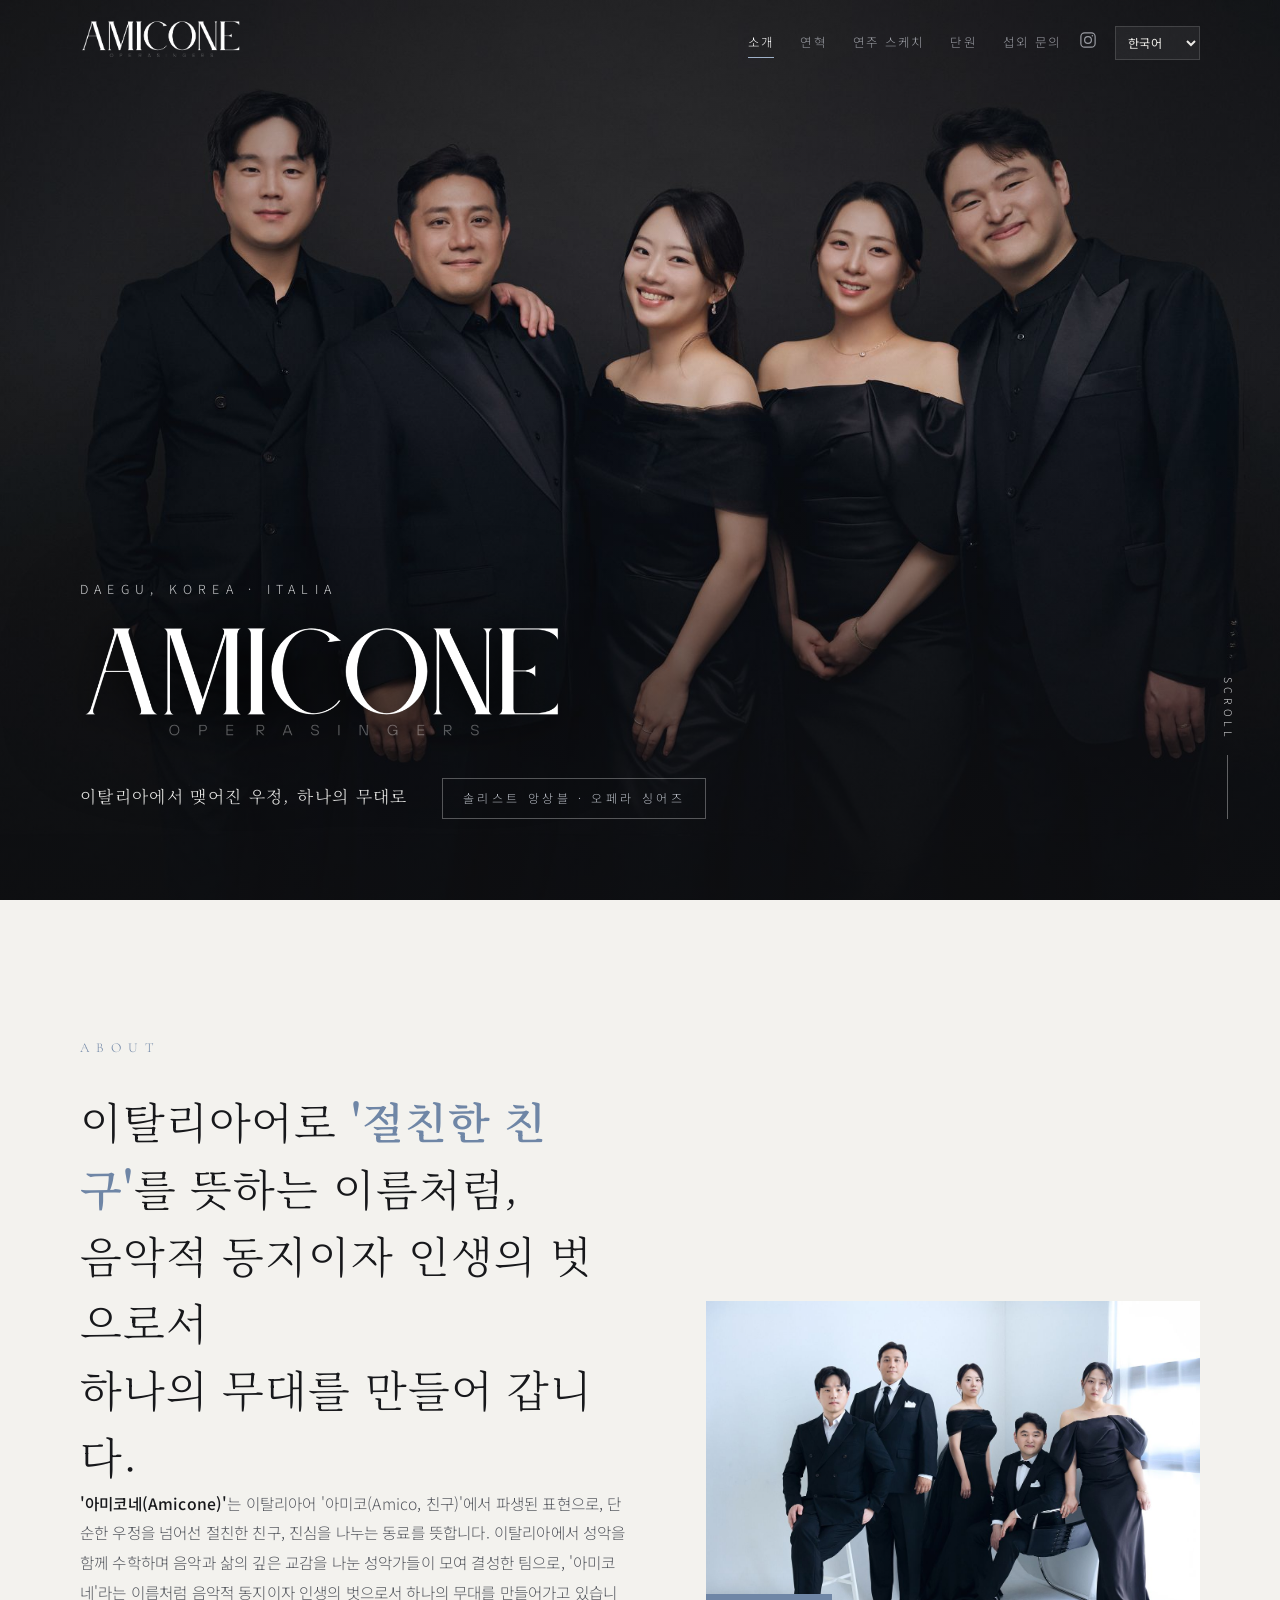
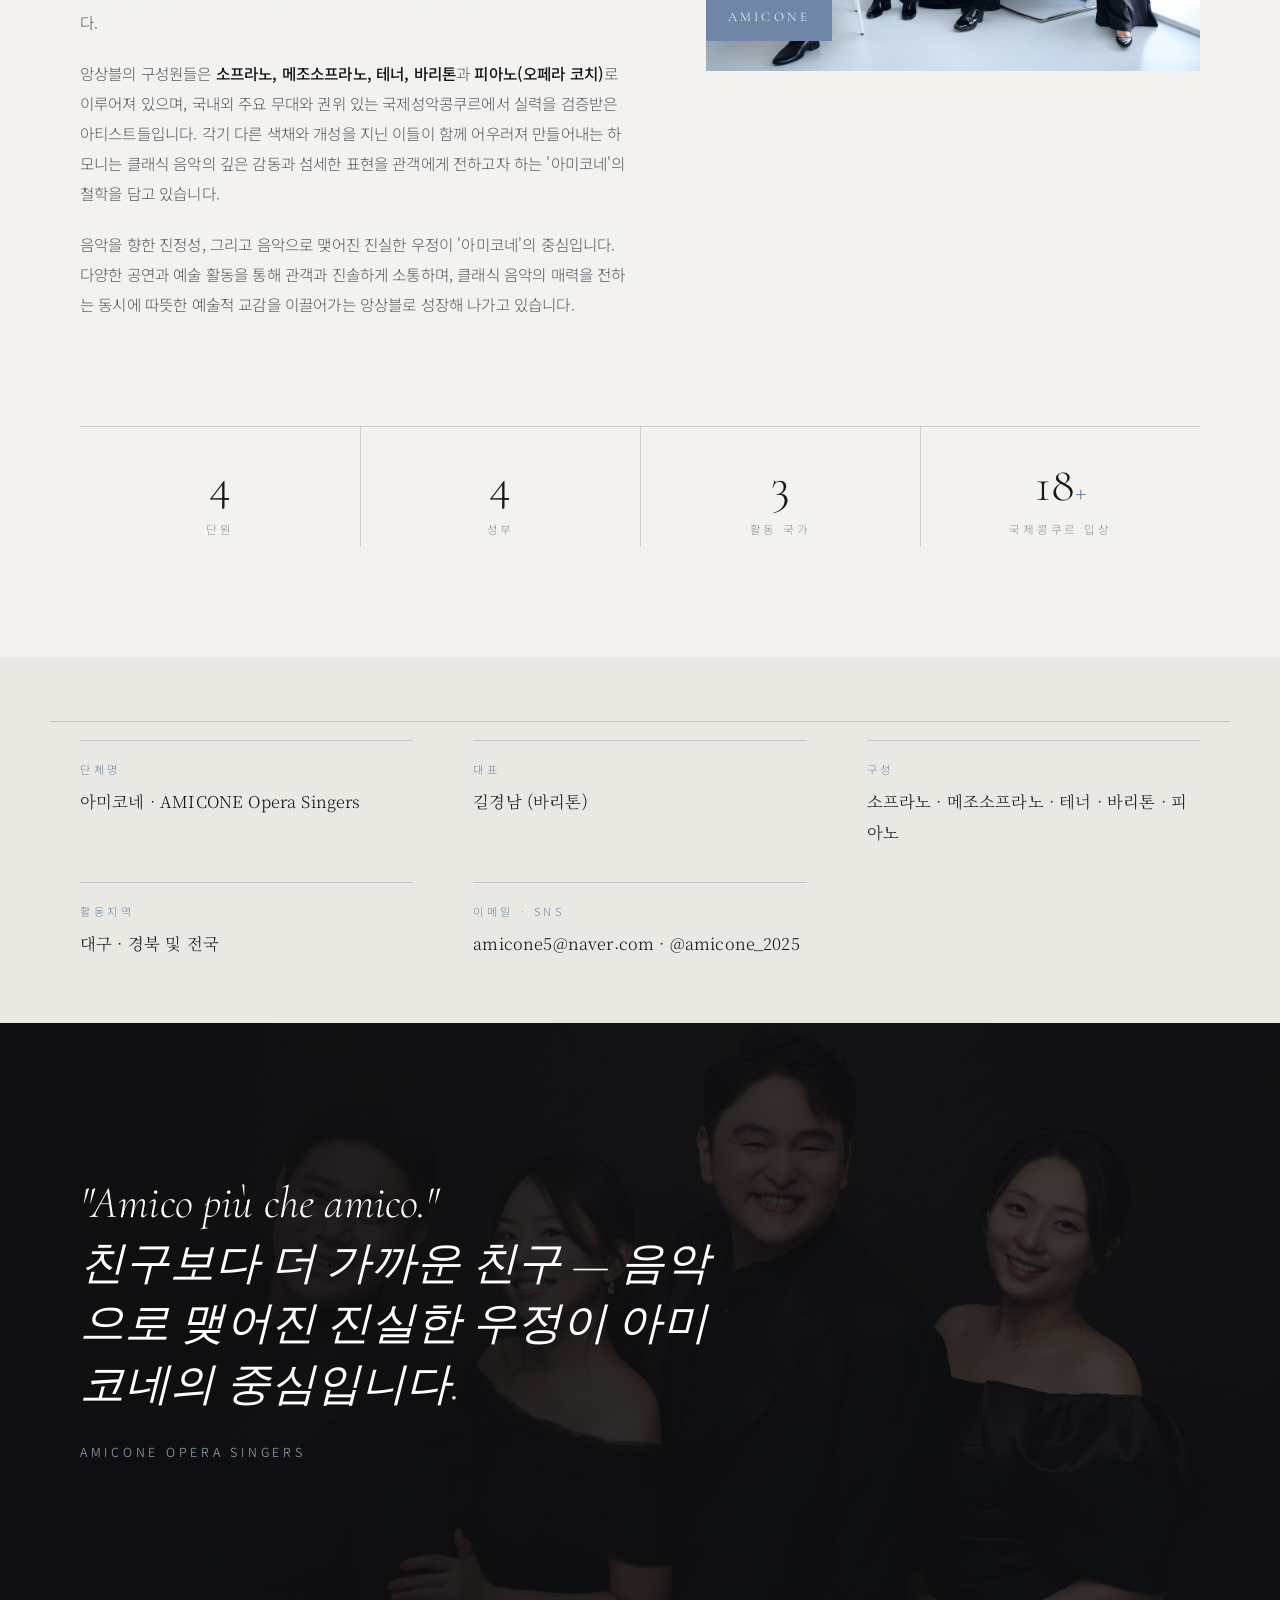
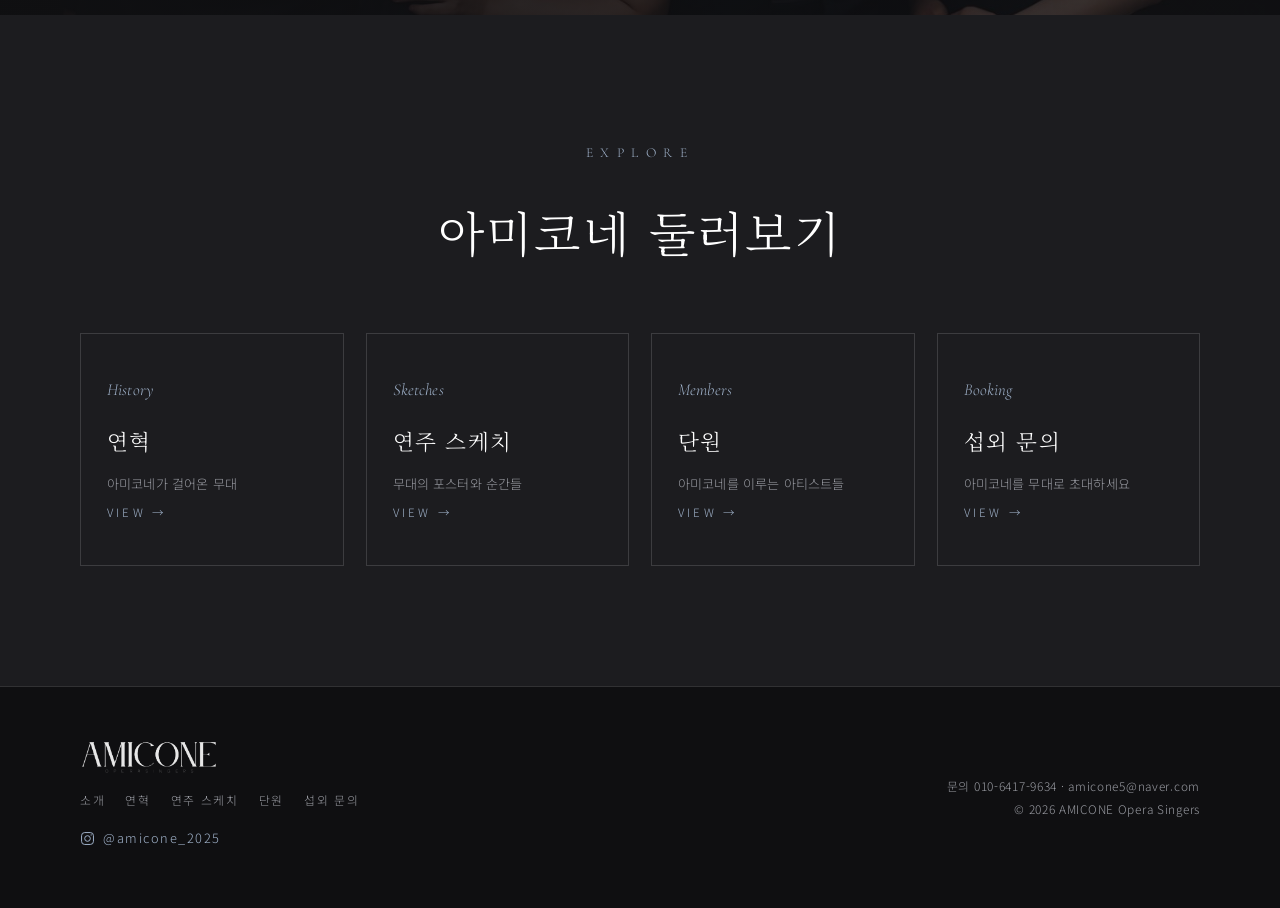
==== index.html @ 29c4e0a0 "Add files via upload" ====
<!DOCTYPE html>
<html lang="ko">
<head>
<meta charset="UTF-8">
<meta name="viewport" content="width=device-width, initial-scale=1.0">
<title>AMICONE | 아미코네 Opera Singers</title>
<meta name="description" content="아미코네(Amicone) — 이탈리아에서 함께 수학한 성악가들이 결성한 솔리스트 앙상블. 소프라노·메조소프라노·테너·바리톤·피아노.">
<meta property="og:type" content="website">
<meta property="og:title" content="AMICONE | 아미코네 Opera Singers">
<meta property="og:description" content="이탈리아에서 함께 수학한 성악가들이 결성한 솔리스트 앙상블 아미코네.">
<meta property="og:image" content="assets/hero.jpg">
<link rel="icon" href="assets/logo_dark.png" type="image/png">
<link rel="preconnect" href="https://fonts.googleapis.com">
<link href="https://fonts.googleapis.com/css2?family=Cormorant+Garamond:ital,wght@0,300;0,400;0,500;0,600;1,300;1,400&family=Noto+Serif+KR:wght@200;300;400;600&family=Noto+Sans+KR:wght@300;400;500&display=swap" rel="stylesheet">
<link rel="stylesheet" href="assets/style.css">
</head>
<body>

<nav id="nav">
  <div class="wrap">
    <a href="./" class="logo"><img src="assets/logo.png" alt="AMICONE Opera Singers"></a>
    <div class="nav-right">
      <ul id="navlinks">
        <li><a href="./" class="active" data-i18n="n1">소개</a></li>
        <li><a href="history.html" data-i18n="n2">연혁</a></li>
        <li><a href="sketches.html" data-i18n="n3">연주 스케치</a></li>
        <li><a href="members.html" data-i18n="n4">단원</a></li>
        <li><a href="contact.html" data-i18n="n5">섭외 문의</a></li>
      </ul>
      <a class="nav-ig" href="https://www.instagram.com/amicone_2025/" target="_blank" rel="noopener" aria-label="Instagram"><svg width="18" height="18" viewBox="0 0 24 24" fill="none" stroke="currentColor" stroke-width="1.6"><rect x="2.5" y="2.5" width="19" height="19" rx="5"/><circle cx="12" cy="12" r="4.5"/><circle cx="17.8" cy="6.2" r="1" fill="currentColor" stroke="none"/></svg></a>
      <select class="lang-sel" id="langSel" onchange="setLang(this.value)" aria-label="Language">
        <option value="ko">한국어</option><option value="en">English</option><option value="it">Italiano</option>
      </select>
      <button class="menu-btn" onclick="document.getElementById('navlinks').classList.toggle('open')">☰</button>
    </div>
  </div>
</nav>

<header class="hero">
  <div class="bg"></div>
  <div class="shade"></div>
  <div class="hero-inner">
    <div class="wrap">
      <p class="kicker">DAEGU, KOREA · ITALIA</p>
      <img class="hero-logo" src="assets/logo.png" alt="AMICONE Opera Singers">
      <div class="sub">
        <p data-i18n="h_sub">이탈리아에서 맺어진 우정, 하나의 무대로</p>
        <span data-i18n="h_badge">솔리스트 앙상블 · 오페라 싱어즈</span>
      </div>
    </div>
  </div>
  <div class="scroll-hint">SCROLL<i></i></div>
</header>

<section id="about" class="light intro">
  <div class="wrap">
    <div class="intro-grid">
      <div class="rv">
        <span class="label">About</span>
        <h2 data-i18n="a_h2">이탈리아어로 <b>'절친한 친구'</b>를 뜻하는 이름처럼,<br>음악적 동지이자 인생의 벗으로서<br>하나의 무대를 만들어 갑니다.</h2>
        <div class="body">
          <p data-i18n="a_p1"><strong>'아미코네(Amicone)'</strong>는 이탈리아어 '아미코(Amico, 친구)'에서 파생된 표현으로, 단순한 우정을 넘어선 절친한 친구, 진심을 나누는 동료를 뜻합니다. 이탈리아에서 성악을 함께 수학하며 음악과 삶의 깊은 교감을 나눈 성악가들이 모여 결성한 팀으로, '아미코네'라는 이름처럼 음악적 동지이자 인생의 벗으로서 하나의 무대를 만들어가고 있습니다.</p>
          <p data-i18n="a_p2">앙상블의 구성원들은 <strong>소프라노, 메조소프라노, 테너, 바리톤</strong>과 <strong>피아노(오페라 코치)</strong>로 이루어져 있으며, 국내외 주요 무대와 권위 있는 국제성악콩쿠르에서 실력을 검증받은 아티스트들입니다. 각기 다른 색채와 개성을 지닌 이들이 함께 어우러져 만들어내는 하모니는 클래식 음악의 깊은 감동과 섬세한 표현을 관객에게 전하고자 하는 '아미코네'의 철학을 담고 있습니다.</p>
          <p data-i18n="a_p3">음악을 향한 진정성, 그리고 음악으로 맺어진 진실한 우정이 '아미코네'의 중심입니다. 다양한 공연과 예술 활동을 통해 관객과 진솔하게 소통하며, 클래식 음악의 매력을 전하는 동시에 따뜻한 예술적 교감을 이끌어가는 앙상블로 성장해 나가고 있습니다.</p>
        </div>
      </div>
      <div class="rv d1 intro-photo-col">
        <figure class="intro-photo">
          <img src="assets/about_group.jpg" alt="아미코네 단원 단체 사진" loading="lazy">
          <figcaption>AMICONE</figcaption>
        </figure>
      </div>
    </div>
    <div class="stats">
      <div class="stat rv"><div class="num" data-count="5">0<i></i></div><div class="lbl" data-i18n="s_mem">단원</div></div>
      <div class="stat rv d1"><div class="num" data-count="4">0<i></i></div><div class="lbl" data-i18n="s_voice">성부</div></div>
      <div class="stat rv d2"><div class="num" data-count="3">0<i></i></div><div class="lbl" data-i18n="s_ctry">활동 국가</div></div>
      <div class="stat rv d3"><div class="num" data-count="20">0<i>+</i></div><div class="lbl" data-i18n="s_prize">국제콩쿠르 입상</div></div>
    </div>
  </div>
</section>

<div class="light facts">
  <div class="wrap">
    <dl>
      <div class="rv"><dt data-i18n="f_name_t">단체명</dt><dd data-i18n="f_name">아미코네 · AMICONE Opera Singers</dd></div>
      <div class="rv d1"><dt data-i18n="f_rep_t">대표</dt><dd data-i18n="f_rep">길경남 (바리톤)</dd></div>
      <div class="rv d2"><dt data-i18n="f_comp_t">구성</dt><dd data-i18n="f_comp">소프라노 · 메조소프라노 · 테너 · 바리톤 · 피아노</dd></div>
      <div class="rv"><dt data-i18n="f_base_t">활동지역</dt><dd data-i18n="f_base">대구 · 경북 및 전국</dd></div>
      <div class="rv d1"><dt data-i18n="f_mail_t">이메일 · SNS</dt><dd><a href="mailto:amicone5@naver.com">amicone5@naver.com</a> · <a href="https://www.instagram.com/amicone_2025/" target="_blank" rel="noopener">@amicone_2025</a></dd></div>
    </dl>
  </div>
</div>

<section class="quote">
  <div class="bg"></div>
  <div class="shade"></div>
  <div class="wrap">
    <blockquote class="rv" data-i18n="q_text">"Amico più che amico."<br>친구보다 더 가까운 친구 — 음악으로 맺어진 진실한 우정이 아미코네의 중심입니다.</blockquote>
    <p class="who rv d1">AMICONE OPERA SINGERS</p>
  </div>
</section>

<section class="explore">
  <div class="wrap">
    <div class="sec-head center rv">
      <span class="label" data-i18n="exp_h2">Explore</span>
      <h2 data-i18n="exp_lead">아미코네 둘러보기</h2>
    </div>
    <div class="exp-grid">
      <a class="exp-card rv" href="history.html">
        <span class="en">History</span>
        <h3 data-i18n="n2">연혁</h3>
        <p data-i18n="exp2">아미코네가 걸어온 무대</p>
        <span class="arrow"><span data-i18n="exp_view">VIEW</span> →</span>
      </a>
      <a class="exp-card rv d1" href="sketches.html">
        <span class="en">Sketches</span>
        <h3 data-i18n="n3">연주 스케치</h3>
        <p data-i18n="exp3">무대의 포스터와 순간들</p>
        <span class="arrow"><span data-i18n="exp_view">VIEW</span> →</span>
      </a>
      <a class="exp-card rv d2" href="members.html">
        <span class="en">Members</span>
        <h3 data-i18n="n4">단원</h3>
        <p data-i18n="exp4">아미코네를 이루는 아티스트들</p>
        <span class="arrow"><span data-i18n="exp_view">VIEW</span> →</span>
      </a>
      <a class="exp-card rv d3" href="contact.html">
        <span class="en">Booking</span>
        <h3 data-i18n="n5">섭외 문의</h3>
        <p data-i18n="exp5">아미코네를 무대로 초대하세요</p>
        <span class="arrow"><span data-i18n="exp_view">VIEW</span> →</span>
      </a>
    </div>
  </div>
</section>

<footer>
  <div class="wrap">
    <div><div class="flogo"><img src="assets/logo.png" alt="AMICONE"></div>
    <div class="fnav">
      <a href="./" data-i18n="n1">소개</a>
      <a href="history.html" data-i18n="n2">연혁</a>
      <a href="sketches.html" data-i18n="n3">연주 스케치</a>
      <a href="members.html" data-i18n="n4">단원</a>
      <a href="contact.html" data-i18n="n5">섭외 문의</a>
    </div>
    <a class="ig" href="https://www.instagram.com/amicone_2025/" target="_blank" rel="noopener" aria-label="Instagram"><svg width="15" height="15" viewBox="0 0 24 24" fill="none" stroke="currentColor" stroke-width="1.6"><rect x="2.5" y="2.5" width="19" height="19" rx="5"/><circle cx="12" cy="12" r="4.5"/><circle cx="17.8" cy="6.2" r="1" fill="currentColor" stroke="none"/></svg> @amicone_2025</a></div>
    <p data-i18n="foot">문의 010-6417-9634 · amicone5@naver.com<br>© 2026 AMICONE Opera Singers</p>
  </div>
</footer>

<script src="assets/app.js"></script>
</body>
</html>
---- assets/style.css ----
:root{
  --black:#0f0f11; --char:#161618; --char2:#1c1c1f;
  --ivory:#f3f2ee; --ivory2:#eae8e2; --paper:#faf9f6;
  --acc:#6f86a6; --acc-soft:#9fb1c9;
  --ink:#17181b; --ink-soft:#54575e; --ink-dim:#8a8d94;
  --w-ink:#ecebe7; --w-dim:#9a9ca3;
  --hairline-d:rgba(255,255,255,.14); --hairline-l:rgba(23,24,27,.16);
}
*{margin:0;padding:0;box-sizing:border-box}
html{scroll-behavior:smooth}
body{background:var(--char);color:var(--w-ink);font-family:'Noto Sans KR',sans-serif;font-weight:300;line-height:1.9;letter-spacing:.01em;overflow-x:hidden}
h1,h2,h3,.serif{font-family:'Noto Serif KR',serif;font-weight:300}
.en{font-family:'Cormorant Garamond',serif}
a{color:inherit;text-decoration:none}
img{max-width:100%;display:block}
::selection{background:var(--acc);color:#fff}
.wrap{max-width:1180px;margin:0 auto;padding:0 30px;position:relative}
.label{font-family:'Cormorant Garamond',serif;font-size:.85rem;letter-spacing:.55em;text-indent:.55em;text-transform:uppercase;color:var(--acc-soft)}
.light .label{color:var(--acc)}

/* reveal */
.rv{opacity:0;transform:translateY(30px);transition:opacity 1.1s cubic-bezier(.16,.84,.3,1),transform 1.1s cubic-bezier(.16,.84,.3,1)}
.rv.on{opacity:1;transform:none}
.rv.d1{transition-delay:.12s}.rv.d2{transition-delay:.24s}.rv.d3{transition-delay:.36s}

/* ---------- Nav ---------- */
nav{position:fixed;inset:0 0 auto;z-index:100;transition:background .45s,border-color .45s;border-bottom:1px solid transparent}
nav.solid{background:rgba(15,15,17,.9);backdrop-filter:blur(16px);border-bottom-color:var(--hairline-d)}
nav.static-solid{background:rgba(15,15,17,.96);backdrop-filter:blur(16px);border-bottom-color:var(--hairline-d)}
nav .wrap{display:flex;align-items:center;justify-content:space-between;height:80px}
.logo img{height:40px;width:auto;display:block}
nav ul{display:flex;gap:26px;list-style:none;flex-wrap:nowrap}
nav ul a{color:var(--w-dim);font-size:.78rem;letter-spacing:.18em;transition:color .3s;white-space:nowrap;position:relative}
nav ul a:hover{color:#fff}
nav ul a.active{color:#fff}
nav ul a.active::after{content:"";position:absolute;left:0;right:0;bottom:-7px;height:1px;background:var(--acc-soft)}
.menu-btn{display:none;background:none;border:none;color:#fff;font-size:1.4rem;cursor:pointer}
.nav-right{display:flex;align-items:center;gap:18px;flex-shrink:0}
.lang-sel{background:rgba(255,255,255,.06);border:1px solid var(--hairline-d);color:var(--w-ink);font-family:inherit;font-size:.76rem;letter-spacing:.04em;padding:6px 8px;cursor:pointer;border-radius:0;width:auto;flex-shrink:0}
.lang-sel option{background:#161618;color:#eee}
.nav-ig{display:inline-flex;align-items:center;color:var(--w-dim);transition:color .3s}
.nav-ig:hover{color:#fff}

/* ---------- Hero (home) ---------- */
.hero{position:relative;min-height:100vh;display:flex;align-items:flex-end;overflow:hidden}
.hero .bg{position:absolute;inset:0;background:url('hero.jpg') center 30%/cover no-repeat;animation:slowZoom 14s ease-out both}
@keyframes slowZoom{from{transform:scale(1.08)}to{transform:scale(1)}}
.hero .shade{position:absolute;inset:0;background:linear-gradient(180deg,rgba(15,15,17,.45) 0%,rgba(15,15,17,.08) 38%,rgba(15,15,17,.82) 100%)}
.hero-inner{position:relative;z-index:2;width:100%;padding:0 0 9vh}
.hero .kicker{font-size:.78rem;letter-spacing:.5em;color:#d5d6d8;margin-bottom:22px;animation:fadeUp 1.4s .3s cubic-bezier(.16,.84,.3,1) both}
.hero .hero-logo{width:clamp(260px,38vw,560px);height:auto;filter:drop-shadow(0 4px 14px rgba(0,0,0,.9)) drop-shadow(0 2px 46px rgba(0,0,0,.55));animation:fadeUp 1.4s .5s cubic-bezier(.16,.84,.3,1) both}
.hero .sub{display:flex;flex-wrap:wrap;align-items:baseline;gap:14px 34px;margin-top:34px;animation:fadeUp 1.4s .7s cubic-bezier(.16,.84,.3,1) both}
.hero .sub p{font-family:'Noto Serif KR',serif;font-size:1.05rem;color:#e6e6e4;letter-spacing:.08em}
.hero .sub span{font-size:.75rem;letter-spacing:.3em;color:#b8bcc4;border:1px solid rgba(255,255,255,.3);padding:8px 20px}
@keyframes fadeUp{from{opacity:0;transform:translateY(28px)}to{opacity:1;transform:none}}
.scroll-hint{position:absolute;right:42px;bottom:9vh;z-index:2;writing-mode:vertical-rl;font-size:.66rem;letter-spacing:.4em;color:#cfd0d2;display:flex;align-items:center;gap:14px}
.scroll-hint i{width:1px;height:64px;background:rgba(255,255,255,.35);position:relative;overflow:hidden}
.scroll-hint i::after{content:"";position:absolute;top:-20px;left:0;width:1px;height:20px;background:#fff;animation:drip 2.2s infinite}
@keyframes drip{to{top:70px}}

/* ---------- Sub-hero (inner pages) ---------- */
.subhero{position:relative;min-height:58vh;display:flex;align-items:flex-end;overflow:hidden;background:var(--char)}
.subhero .bg{position:absolute;inset:0;background:url('hero.jpg') center 10%/cover no-repeat;opacity:.28;filter:grayscale(.4);animation:slowZoom 16s ease-out both}
.subhero .shade{position:absolute;inset:0;background:linear-gradient(180deg,rgba(15,15,17,.55) 0%,rgba(15,15,17,.72) 60%,rgba(22,22,24,.92) 100%)}
.subhero-inner{position:relative;z-index:2;width:100%;padding:132px 0 7vh}
.subhero .label{display:block;margin-bottom:18px;animation:fadeUp 1.2s .2s cubic-bezier(.16,.84,.3,1) both}
.subhero h1{font-family:'Cormorant Garamond',serif;font-weight:400;color:#fff;font-size:clamp(2.6rem,7vw,5rem);line-height:1;letter-spacing:.05em;animation:fadeUp 1.2s .35s cubic-bezier(.16,.84,.3,1) both}
.subhero .ko{font-family:'Noto Serif KR',serif;font-size:1.15rem;color:var(--w-dim);letter-spacing:.14em;margin-top:16px;animation:fadeUp 1.2s .5s cubic-bezier(.16,.84,.3,1) both}

/* ---------- Intro (ivory) ---------- */
.light{background:var(--ivory);color:var(--ink)}
.intro{padding:130px 0 110px}
.intro-grid{display:grid;grid-template-columns:1.05fr .95fr;gap:80px;align-items:start}
.intro h2{font-size:clamp(1.9rem,3.6vw,2.7rem);line-height:1.55;letter-spacing:.02em;margin-top:26px}
.intro h2 b{font-weight:600;color:var(--acc)}
.intro .body p{color:var(--ink-soft);margin-bottom:1.4em;font-size:.98rem}
.intro .body strong{color:var(--ink);font-weight:500}
.intro-photo-col{align-self:center}
.intro-photo{position:relative;overflow:hidden}
.intro-photo img{width:100%;aspect-ratio:4/3;object-fit:cover;display:block}
.intro-photo figcaption{position:absolute;left:0;bottom:30px;background:var(--acc);color:#fff;font-family:'Cormorant Garamond',serif;letter-spacing:.24em;font-size:.82rem;padding:11px 22px;text-transform:uppercase;white-space:nowrap;box-shadow:0 10px 30px rgba(0,0,0,.28)}
.stats{display:grid;grid-template-columns:repeat(4,1fr);border-top:1px solid var(--hairline-l);margin-top:84px}
.stat{padding:34px 8px 6px;border-left:1px solid var(--hairline-l);text-align:center}
.stat:first-child{border-left:none}
.stat .num{font-family:'Cormorant Garamond',serif;font-size:3rem;line-height:1;color:var(--ink)}
.stat .num i{font-style:normal;color:var(--acc);font-size:1.8rem}
.stat .lbl{font-size:.72rem;letter-spacing:.26em;color:var(--ink-dim);margin-top:10px}

/* ---------- Facts band ---------- */
.facts{background:var(--ivory2);padding:64px 0}
.facts dl{display:grid;grid-template-columns:repeat(3,1fr);gap:34px 60px}
.facts div{border-top:1px solid var(--hairline-l);padding-top:18px}
.facts dt{font-size:.7rem;letter-spacing:.32em;color:var(--acc);margin-bottom:6px}
.facts dd{font-family:'Noto Serif KR',serif;font-size:1.02rem;color:var(--ink)}

/* ---------- Quote band (dark, full-bleed photo) ---------- */
.quote{position:relative;padding:150px 0;overflow:hidden;background:var(--black)}
.quote .bg{position:absolute;inset:0;background:url('group2.jpg') center 35%/cover no-repeat;opacity:.38}
.quote .shade{position:absolute;inset:0;background:linear-gradient(90deg,rgba(15,15,17,.9),rgba(15,15,17,.35))}
.quote .wrap{position:relative;z-index:2}
.quote blockquote{font-family:'Cormorant Garamond',serif;font-style:italic;font-size:clamp(1.8rem,3.6vw,2.8rem);line-height:1.35;color:#fff;max-width:640px}
.quote .who{margin-top:26px;font-size:.78rem;letter-spacing:.3em;color:var(--acc-soft)}

/* ---------- Explore (home page nav cards) ---------- */
.explore{background:var(--char2);padding:120px 0}
.explore .sec-head{margin-bottom:56px}
.exp-grid{display:grid;grid-template-columns:repeat(4,1fr);gap:22px}
.exp-card{display:block;border:1px solid var(--hairline-d);padding:40px 26px;transition:background .4s,border-color .4s,transform .4s;position:relative;overflow:hidden}
.exp-card:hover{background:rgba(255,255,255,.03);border-color:var(--acc-soft);transform:translateY(-4px)}
.exp-card .en{display:block;font-family:'Cormorant Garamond',serif;font-style:italic;font-size:1.05rem;color:var(--acc-soft);margin-bottom:14px}
.exp-card h3{font-size:1.35rem;color:#fff;letter-spacing:.06em}
.exp-card p{font-size:.82rem;color:var(--w-dim);margin-top:12px;line-height:1.7}
.exp-card .arrow{margin-top:22px;font-size:.72rem;letter-spacing:.28em;color:var(--acc-soft)}

/* ---------- Section head ---------- */
.sec-head{margin-bottom:80px}
.sec-head.center{text-align:center}
.sec-head h2{font-size:clamp(2rem,4.4vw,3rem);letter-spacing:.05em;margin-top:20px;color:#fff}
.light .sec-head h2{color:var(--ink)}

/* ---------- History / timeline ---------- */
.history{padding:120px 0 110px;background:var(--char2)}
.timeline{max-width:840px;margin:0 auto}
.t-item{display:grid;grid-template-columns:130px 1fr;gap:40px;padding:26px 6px;border-bottom:1px solid var(--hairline-d);align-items:baseline;transition:background .3s}
.t-item:hover{background:rgba(255,255,255,.025)}
.t-item .year{font-family:'Cormorant Garamond',serif;font-size:2rem;color:var(--acc-soft);line-height:1}
.t-item .desc{color:var(--w-dim);font-size:.95rem}
.t-item .desc b{color:var(--w-ink);font-weight:400}
.t-item .detail{display:block;margin-top:10px;padding-top:10px;border-top:1px dashed rgba(255,255,255,.08)}
.t-item .detail p{font-size:.84rem;color:var(--w-dim);padding:2px 0 2px 16px;position:relative;line-height:1.7}
.t-item .detail p::before{content:"";position:absolute;left:0;top:13px;width:6px;height:1px;background:var(--acc)}

/* ---------- Posters / Gallery ---------- */
.posters{padding:120px 0 140px;background:var(--black)}
.poster-grid{display:grid;grid-template-columns:repeat(5,1fr);gap:18px}
.pcard{cursor:pointer;position:relative;overflow:hidden;background:#0c0c0c}
.pcard img{aspect-ratio:3/4.1;object-fit:cover;object-position:top;width:100%;filter:brightness(.92);transition:transform .8s cubic-bezier(.16,.84,.3,1),filter .5s}
.pcard:hover img{transform:scale(1.05);filter:brightness(1)}
.pcard .cap{position:absolute;inset:auto 0 0;padding:48px 18px 16px;background:linear-gradient(180deg,transparent,rgba(0,0,0,.85));opacity:0;transition:opacity .45s}
.pcard:hover .cap{opacity:1}
.pcard .cap .y{font-family:'Cormorant Garamond',serif;font-style:italic;color:var(--acc-soft);font-size:.95rem}
.pcard .cap .t{font-size:.85rem;color:#fff;letter-spacing:.03em}
.posters .more-note{text-align:center;margin-top:34px;font-size:.78rem;letter-spacing:.18em;color:var(--w-dim)}
/* ensemble photo band (members page) */
.ensemble{padding:90px 0 80px;background:var(--char)}
.photo-grid{display:grid;grid-template-columns:2fr 1fr;gap:22px}
.photo-grid .pcard img{aspect-ratio:auto;height:100%;object-fit:cover;object-position:center}
.photo-grid .pcard{display:flex}
.ens-lede{max-width:720px;margin:48px auto 0;text-align:center;font-family:'Noto Serif KR',serif;font-size:1.05rem;line-height:2;color:var(--w-dim)}
/* lightbox */
.lb{position:fixed;inset:0;z-index:200;background:rgba(8,8,8,.94);display:none;align-items:center;justify-content:center;padding:5vh 5vw;cursor:zoom-out}
.lb.open{display:flex}
.lb img{max-height:90vh;max-width:92vw;width:auto;box-shadow:0 30px 90px rgba(0,0,0,.8)}
.lb .x{position:absolute;top:26px;right:36px;font-size:1.6rem;color:#fff;cursor:pointer;font-family:serif}

/* ---------- Members (ivory) ---------- */
.members{padding:120px 0 120px}
.member-grid{display:grid;grid-template-columns:repeat(3,1fr);gap:54px 44px;margin-top:10px}
.member .photo{overflow:hidden;margin-bottom:20px;background:#e3e2de;position:relative;aspect-ratio:3/4}
.member .photo img{width:100%;height:100%;aspect-ratio:3/4;object-fit:cover;object-position:top;display:block;filter:grayscale(1);transition:filter .55s ease,transform .9s cubic-bezier(.16,.84,.3,1)}
.member:hover .photo img{filter:grayscale(0);transform:scale(1.04)}
/* 이재영: 검은 드레스 → 호버 시 파란 드레스로 크로스페이드 */
.member .photo img.alt{position:absolute;inset:0;opacity:0;transition:opacity .7s ease,filter .55s ease,transform .9s cubic-bezier(.16,.84,.3,1)}
.member:hover .photo img.alt{opacity:1}
.member .inst{font-family:'Cormorant Garamond',serif;font-style:italic;font-size:.95rem;color:var(--acc);letter-spacing:.1em}
.member h3{font-size:1.5rem;font-weight:400;letter-spacing:.1em;margin:6px 0 2px;color:var(--ink)}
.member .title{font-size:.8rem;color:var(--ink-soft);letter-spacing:.04em;margin-bottom:16px;min-height:1.4em}
.member ul{list-style:none}
.member li{font-size:.82rem;color:var(--ink-dim);padding:2.5px 0;line-height:1.7}
.member li.hideable{display:none}
.member.open li.hideable{display:block}
.member .more{display:inline-block;margin-top:12px;font-size:.7rem;letter-spacing:.26em;color:var(--acc);cursor:pointer}
.member .more:hover{color:var(--ink)}

/* ---------- Contact ---------- */
.contact{padding:120px 0 140px;background:var(--black);position:relative;overflow:hidden}
.contact::before{content:"AMICONE";position:absolute;right:-3%;bottom:-6%;font-family:'Cormorant Garamond',serif;font-size:18rem;line-height:1;color:rgba(255,255,255,.025);letter-spacing:.05em;pointer-events:none}
.contact-grid{display:grid;grid-template-columns:1fr 1.15fr;gap:90px;align-items:start}
.contact .lede{font-family:'Noto Serif KR',serif;font-size:clamp(1.5rem,2.8vw,2rem);line-height:1.7;color:#fff;margin-top:24px}
.contact .desc{color:var(--w-dim);font-size:.94rem;margin-top:24px}
.c-lines{margin-top:44px;border-top:1px solid var(--hairline-d)}
.c-lines div{display:flex;gap:26px;padding:15px 2px;border-bottom:1px solid var(--hairline-d);font-size:.95rem;align-items:baseline}
.c-lines b{width:96px;flex-shrink:0;font-weight:400;font-size:.68rem;letter-spacing:.3em;color:var(--acc-soft)}
.c-lines a:hover{color:var(--acc-soft)}
form{display:grid;gap:20px}
label{font-size:.68rem;letter-spacing:.3em;color:var(--acc-soft)}
input,select,textarea{width:100%;background:transparent;border:none;border-bottom:1px solid var(--hairline-d);color:var(--w-ink);padding:12px 2px;font-family:inherit;font-size:.95rem;margin-top:6px;transition:border-color .3s;border-radius:0}
select{color:var(--w-ink)} select option{background:#161618}
input:focus,select:focus,textarea:focus{outline:none;border-bottom-color:var(--acc-soft)}
textarea{min-height:110px;resize:vertical}
.btn{justify-self:start;background:none;border:1px solid var(--acc-soft);color:var(--acc-soft);padding:16px 54px;font-size:.8rem;letter-spacing:.34em;text-indent:.34em;cursor:pointer;transition:background .35s,color .35s;margin-top:8px}
.btn:hover{background:var(--acc-soft);color:#111}
.form-note{font-size:.72rem;color:var(--w-dim)}

/* ---------- Footer ---------- */
footer{background:var(--black);border-top:1px solid var(--hairline-d);padding:54px 0}
footer .wrap{display:flex;justify-content:space-between;align-items:center;gap:20px;flex-wrap:wrap}
footer .flogo img{height:34px;width:auto;opacity:.9}
footer .fnav{display:flex;gap:20px;flex-wrap:wrap;margin-top:14px}
footer .fnav a{font-size:.74rem;letter-spacing:.14em;color:var(--w-dim);transition:color .3s}
footer .fnav a:hover{color:var(--acc-soft)}
footer .ig{display:inline-flex;align-items:center;gap:8px;margin-top:14px;font-size:.8rem;letter-spacing:.12em;color:var(--acc-soft);transition:color .3s}
footer .ig:hover{color:#fff}
footer p{font-size:.74rem;color:var(--w-dim);letter-spacing:.06em;text-align:right}

/* ---------- Responsive ---------- */
@media(max-width:1100px){
  nav ul{position:fixed;top:80px;right:0;flex-direction:column;background:rgba(12,12,12,.97);border:1px solid var(--hairline-d);padding:30px 44px;gap:22px;transform:translateX(110%);transition:transform .35s}
  nav ul.open{transform:none}
  nav ul a.active::after{display:none}
  .menu-btn{display:block}
  .logo img{height:34px}
  .intro-grid,.contact-grid{grid-template-columns:1fr;gap:50px}
  .stats{grid-template-columns:repeat(2,1fr)}
  .stat{border-top:1px solid var(--hairline-l)}
  .facts dl{grid-template-columns:1fr 1fr}
  .exp-grid{grid-template-columns:1fr 1fr}
  .poster-grid{grid-template-columns:repeat(3,1fr)}
  .photo-grid{grid-template-columns:1fr}
  .member-grid{grid-template-columns:1fr 1fr;gap:44px 30px}
  .t-item{grid-template-columns:84px 1fr;gap:22px}
  .t-item .year{font-size:1.5rem}
  .scroll-hint{display:none}
  .contact::before{font-size:8rem}
  .intro-photo figcaption{font-size:.74rem;padding:9px 16px;bottom:22px}
  footer p{text-align:left}
}
@media(max-width:560px){
  .exp-grid{grid-template-columns:1fr}
  .subhero-inner{padding:120px 0 6vh}
  .member-grid{grid-template-columns:1fr}
  .facts dl{grid-template-columns:1fr}
  .poster-grid{grid-template-columns:1fr 1fr;gap:12px}
  .hero .hero-logo{width:min(82vw,360px)}
}

/* ---------- Mobile: show the whole group photo (no crop) ---------- */
@media(max-width:820px){
  .hero{min-height:86vh}
  .hero .bg{background:#171a1e url('hero.jpg') center 80px/contain no-repeat;animation:none}
  .hero .shade{background:linear-gradient(180deg,rgba(23,26,30,.3) 0,rgba(23,26,30,0) 120px,rgba(23,26,30,0) calc(80px + 46vw),#171a1e calc(80px + 66.7vw),#171a1e 100%)}
  .hero-inner{padding-bottom:7vh}
  .subhero{min-height:auto}
  .subhero .bg{background:#171a1e url('hero.jpg') center 80px/contain no-repeat;opacity:.55;animation:none;filter:none}
  .subhero .shade{background:linear-gradient(180deg,rgba(23,26,30,.3) 0,rgba(23,26,30,0) 120px,rgba(23,26,30,0) calc(80px + 46vw),#171a1e calc(80px + 66.7vw),#171a1e 100%)}
  .subhero-inner{padding:calc(80px + 60vw) 0 6vh}
}
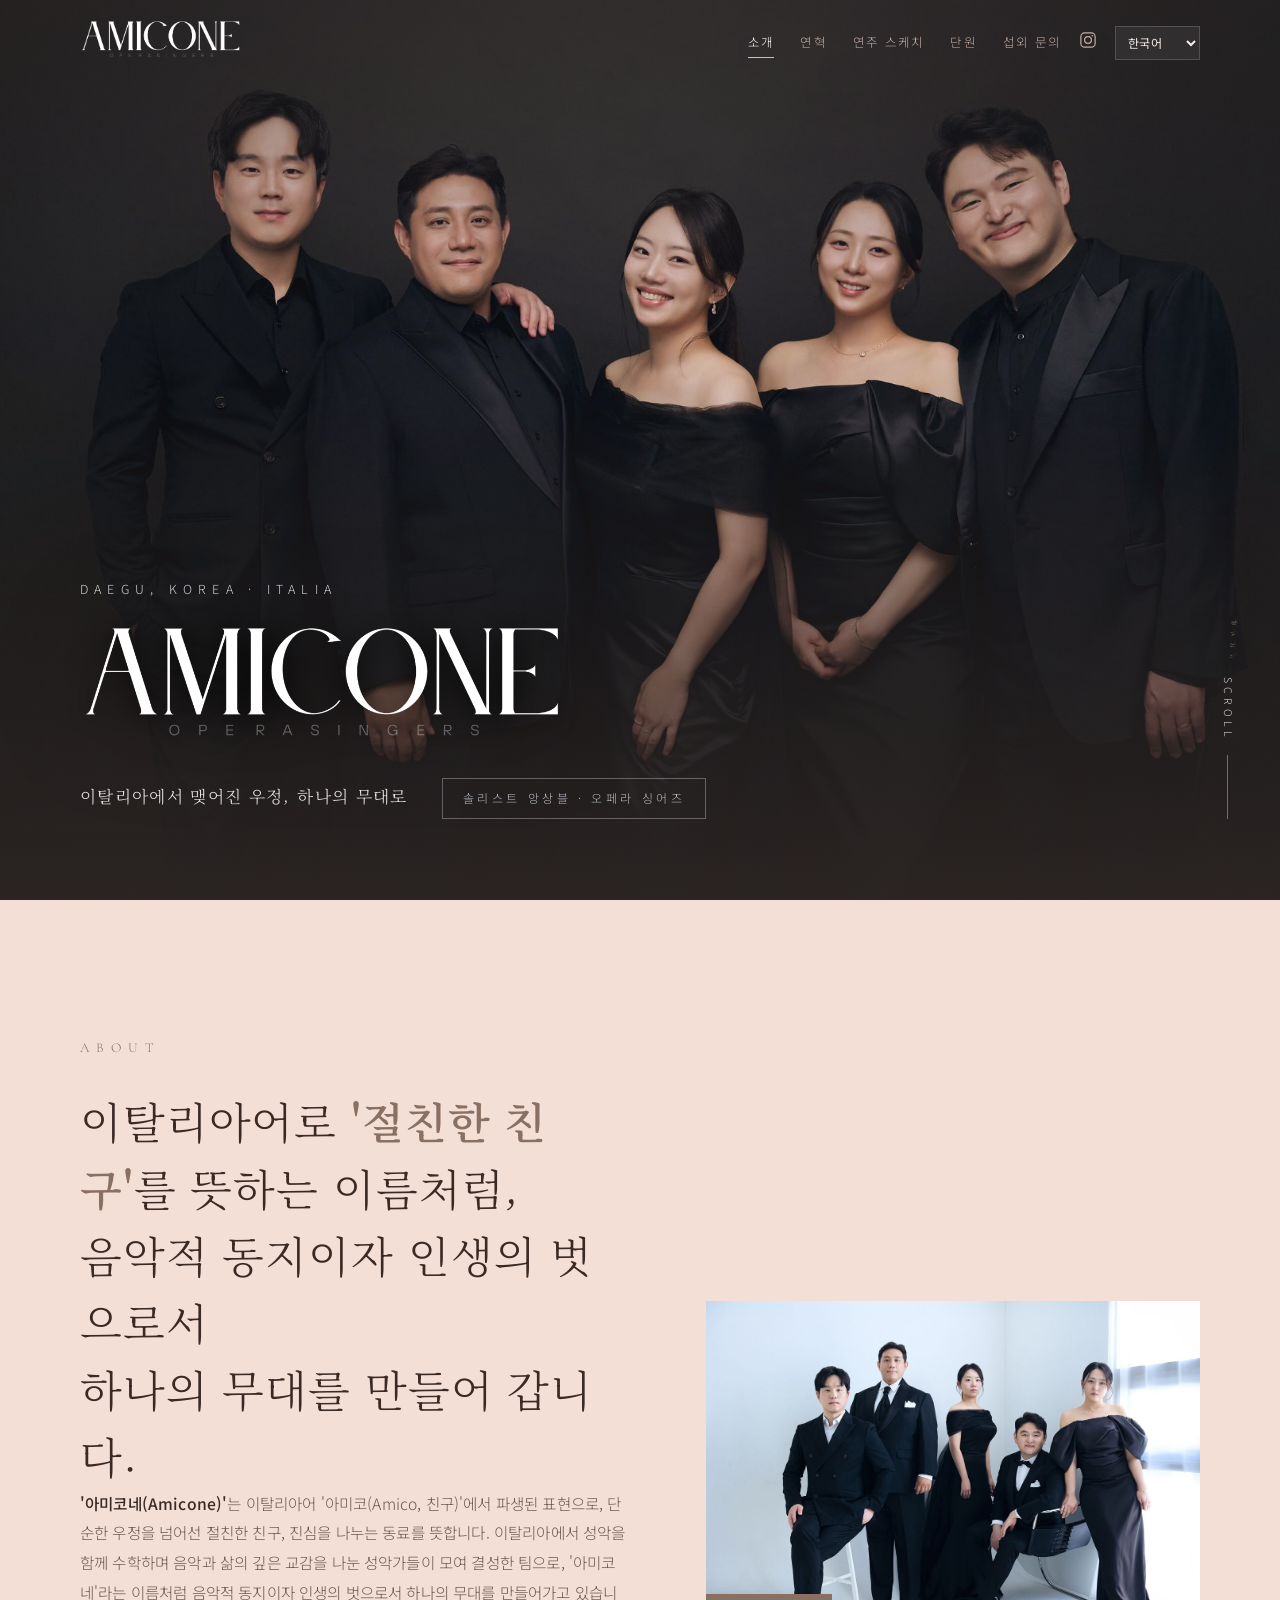
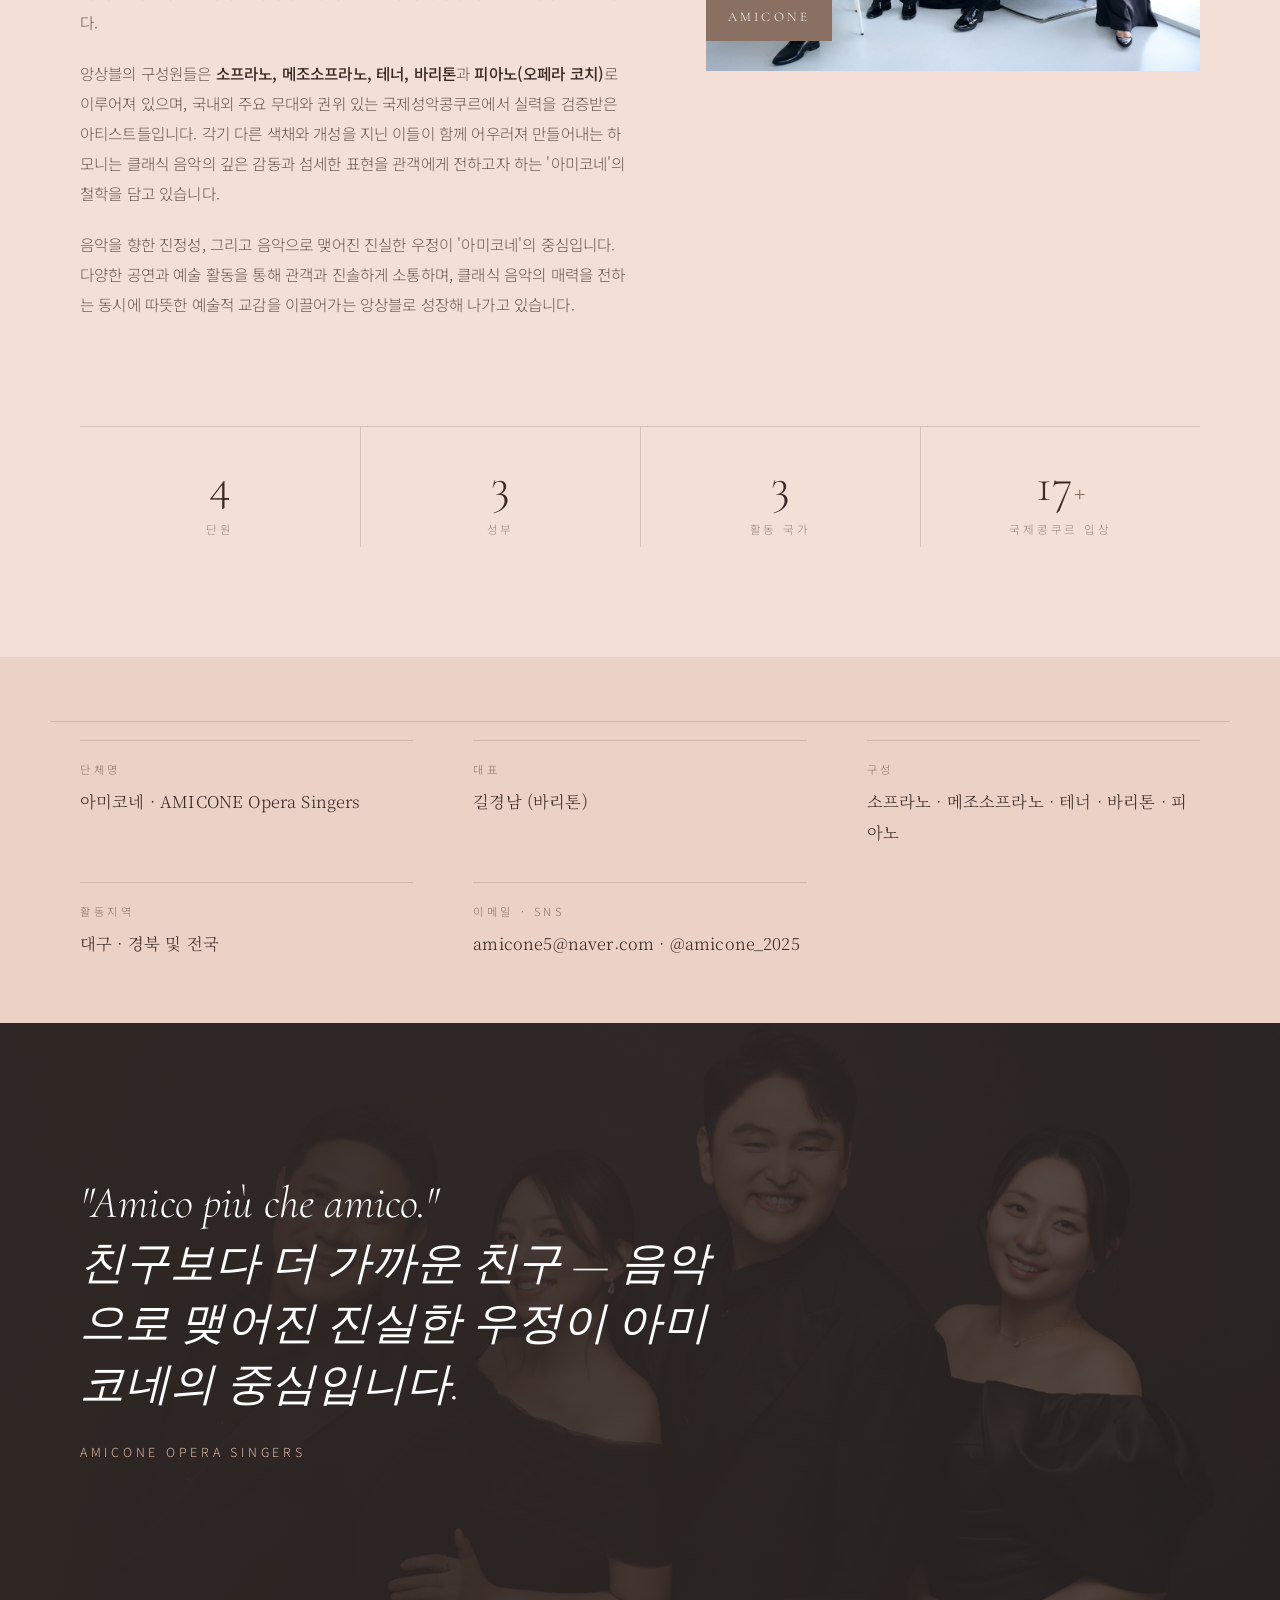
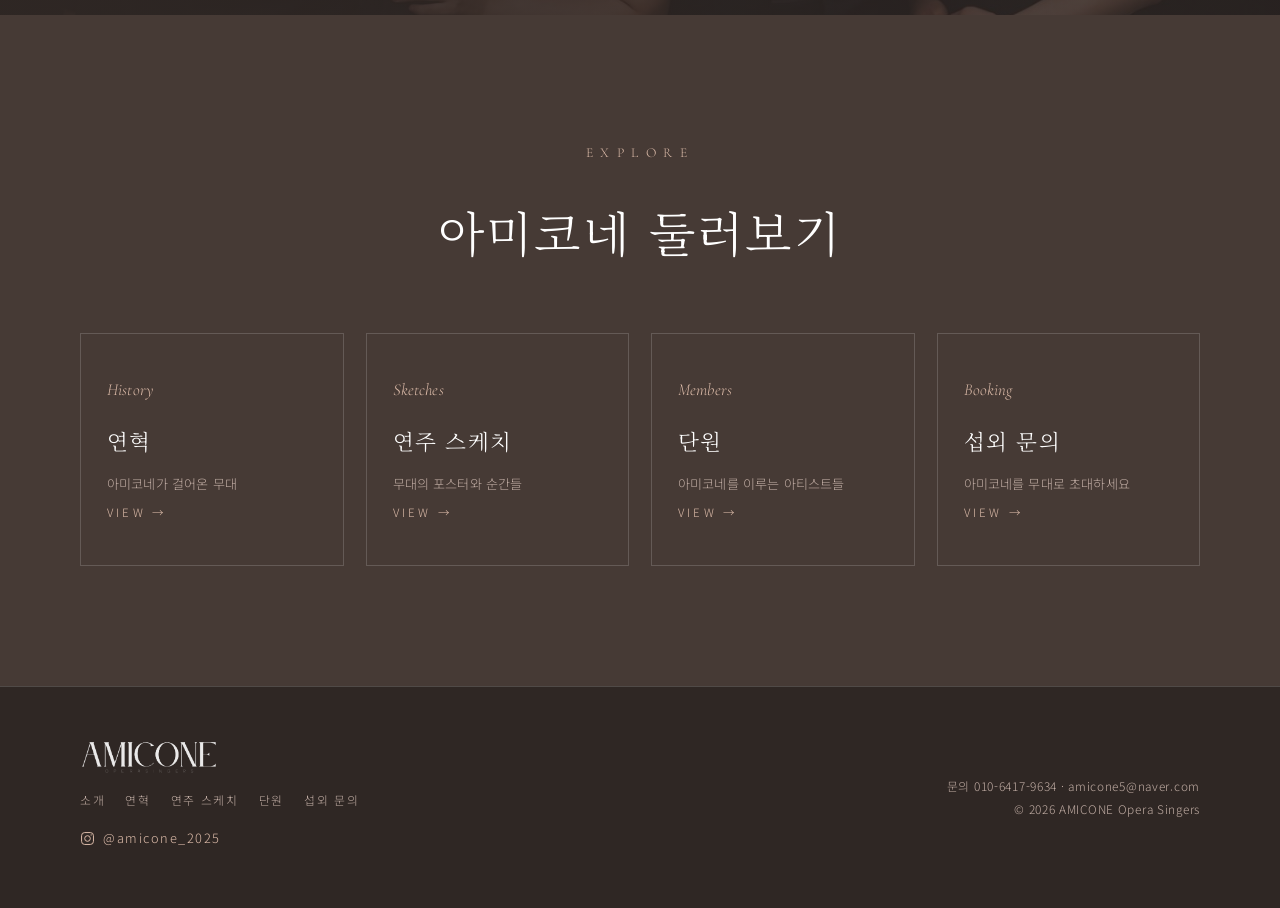
==== commit 0d331ac8: "Add files via upload" ====
--- a/index.html
+++ b/index.html
@@ -5,10 +5,14 @@
 <meta name="viewport" content="width=device-width, initial-scale=1.0">
 <title>AMICONE | 아미코네 Opera Singers</title>
 <meta name="description" content="아미코네(Amicone) — 이탈리아에서 함께 수학한 성악가들이 결성한 솔리스트 앙상블. 소프라노·메조소프라노·테너·바리톤·피아노.">
+<meta name="naver-site-verification" content="9a0f76e44c201f1463980ef86291eae53fe112b9" />
+<meta name="google-site-verification" content="JLCzoi-6v235_WA_0eOu0-y-CcuUtQU_6XI-BRIx2AM" />
+<link rel="canonical" href="https://amicone.co.kr/">
 <meta property="og:type" content="website">
+<meta property="og:url" content="https://amicone.co.kr/">
 <meta property="og:title" content="AMICONE | 아미코네 Opera Singers">
 <meta property="og:description" content="이탈리아에서 함께 수학한 성악가들이 결성한 솔리스트 앙상블 아미코네.">
-<meta property="og:image" content="assets/hero.jpg">
+<meta property="og:image" content="https://amicone.co.kr/assets/hero.jpg">
 <link rel="icon" href="assets/logo_dark.png" type="image/png">
 <link rel="preconnect" href="https://fonts.googleapis.com">
 <link href="https://fonts.googleapis.com/css2?family=Cormorant+Garamond:ital,wght@0,300;0,400;0,500;0,600;1,300;1,400&family=Noto+Serif+KR:wght@200;300;400;600&family=Noto+Sans+KR:wght@300;400;500&display=swap" rel="stylesheet">
--- a/assets/style.css
+++ b/assets/style.css
@@ -1,10 +1,10 @@
 :root{
-  --black:#0f0f11; --char:#161618; --char2:#1c1c1f;
-  --ivory:#f3f2ee; --ivory2:#eae8e2; --paper:#faf9f6;
-  --acc:#6f86a6; --acc-soft:#9fb1c9;
-  --ink:#17181b; --ink-soft:#54575e; --ink-dim:#8a8d94;
-  --w-ink:#ecebe7; --w-dim:#9a9ca3;
-  --hairline-d:rgba(255,255,255,.14); --hairline-l:rgba(23,24,27,.16);
+  --black:#2f2724; --char:#3a302c; --char2:#463a35;
+  --ivory:#f4dfd6; --ivory2:#ecd1c6; --paper:#f9ede7;
+  --acc:#8a6f63; --acc-soft:#dcbba9;
+  --ink:#3a2a25; --ink-soft:#6b5750; --ink-dim:#98837b;
+  --w-ink:#f5ebe6; --w-dim:#c2aea5;
+  --hairline-d:rgba(255,255,255,.16); --hairline-l:rgba(58,42,37,.16);
 }
 *{margin:0;padding:0;box-sizing:border-box}
 html{scroll-behavior:smooth}
@@ -25,8 +25,8 @@
 
 /* ---------- Nav ---------- */
 nav{position:fixed;inset:0 0 auto;z-index:100;transition:background .45s,border-color .45s;border-bottom:1px solid transparent}
-nav.solid{background:rgba(15,15,17,.9);backdrop-filter:blur(16px);border-bottom-color:var(--hairline-d)}
-nav.static-solid{background:rgba(15,15,17,.96);backdrop-filter:blur(16px);border-bottom-color:var(--hairline-d)}
+nav.solid{background:rgba(47,39,36,.9);backdrop-filter:blur(16px);border-bottom-color:var(--hairline-d)}
+nav.static-solid{background:rgba(47,39,36,.97);backdrop-filter:blur(16px);border-bottom-color:var(--hairline-d)}
 nav .wrap{display:flex;align-items:center;justify-content:space-between;height:80px}
 .logo img{height:40px;width:auto;display:block}
 nav ul{display:flex;gap:26px;list-style:none;flex-wrap:nowrap}
@@ -37,7 +37,7 @@
 .menu-btn{display:none;background:none;border:none;color:#fff;font-size:1.4rem;cursor:pointer}
 .nav-right{display:flex;align-items:center;gap:18px;flex-shrink:0}
 .lang-sel{background:rgba(255,255,255,.06);border:1px solid var(--hairline-d);color:var(--w-ink);font-family:inherit;font-size:.76rem;letter-spacing:.04em;padding:6px 8px;cursor:pointer;border-radius:0;width:auto;flex-shrink:0}
-.lang-sel option{background:#161618;color:#eee}
+.lang-sel option{background:#3a302c;color:#eee}
 .nav-ig{display:inline-flex;align-items:center;color:var(--w-dim);transition:color .3s}
 .nav-ig:hover{color:#fff}
 
@@ -45,7 +45,7 @@
 .hero{position:relative;min-height:100vh;display:flex;align-items:flex-end;overflow:hidden}
 .hero .bg{position:absolute;inset:0;background:url('hero.jpg') center 30%/cover no-repeat;animation:slowZoom 14s ease-out both}
 @keyframes slowZoom{from{transform:scale(1.08)}to{transform:scale(1)}}
-.hero .shade{position:absolute;inset:0;background:linear-gradient(180deg,rgba(15,15,17,.45) 0%,rgba(15,15,17,.08) 38%,rgba(15,15,17,.82) 100%)}
+.hero .shade{position:absolute;inset:0;background:linear-gradient(180deg,rgba(47,39,36,.5) 0%,rgba(47,39,36,.08) 38%,rgba(47,39,36,.88) 100%)}
 .hero-inner{position:relative;z-index:2;width:100%;padding:0 0 9vh}
 .hero .kicker{font-size:.78rem;letter-spacing:.5em;color:#d5d6d8;margin-bottom:22px;animation:fadeUp 1.4s .3s cubic-bezier(.16,.84,.3,1) both}
 .hero .hero-logo{width:clamp(260px,38vw,560px);height:auto;filter:drop-shadow(0 4px 14px rgba(0,0,0,.9)) drop-shadow(0 2px 46px rgba(0,0,0,.55));animation:fadeUp 1.4s .5s cubic-bezier(.16,.84,.3,1) both}
@@ -61,7 +61,7 @@
 /* ---------- Sub-hero (inner pages) ---------- */
 .subhero{position:relative;min-height:58vh;display:flex;align-items:flex-end;overflow:hidden;background:var(--char)}
 .subhero .bg{position:absolute;inset:0;background:url('hero.jpg') center 10%/cover no-repeat;opacity:.28;filter:grayscale(.4);animation:slowZoom 16s ease-out both}
-.subhero .shade{position:absolute;inset:0;background:linear-gradient(180deg,rgba(15,15,17,.55) 0%,rgba(15,15,17,.72) 60%,rgba(22,22,24,.92) 100%)}
+.subhero .shade{position:absolute;inset:0;background:linear-gradient(180deg,rgba(58,48,44,.55) 0%,rgba(58,48,44,.75) 60%,rgba(58,48,44,.95) 100%)}
 .subhero-inner{position:relative;z-index:2;width:100%;padding:132px 0 7vh}
 .subhero .label{display:block;margin-bottom:18px;animation:fadeUp 1.2s .2s cubic-bezier(.16,.84,.3,1) both}
 .subhero h1{font-family:'Cormorant Garamond',serif;font-weight:400;color:#fff;font-size:clamp(2.6rem,7vw,5rem);line-height:1;letter-spacing:.05em;animation:fadeUp 1.2s .35s cubic-bezier(.16,.84,.3,1) both}
@@ -96,7 +96,7 @@
 /* ---------- Quote band (dark, full-bleed photo) ---------- */
 .quote{position:relative;padding:150px 0;overflow:hidden;background:var(--black)}
 .quote .bg{position:absolute;inset:0;background:url('group2.jpg') center 35%/cover no-repeat;opacity:.38}
-.quote .shade{position:absolute;inset:0;background:linear-gradient(90deg,rgba(15,15,17,.9),rgba(15,15,17,.35))}
+.quote .shade{position:absolute;inset:0;background:linear-gradient(90deg,rgba(47,39,36,.92),rgba(47,39,36,.4))}
 .quote .wrap{position:relative;z-index:2}
 .quote blockquote{font-family:'Cormorant Garamond',serif;font-style:italic;font-size:clamp(1.8rem,3.6vw,2.8rem);line-height:1.35;color:#fff;max-width:640px}
 .quote .who{margin-top:26px;font-size:.78rem;letter-spacing:.3em;color:var(--acc-soft)}
@@ -122,7 +122,7 @@
 .history{padding:120px 0 110px;background:var(--char2)}
 .timeline{max-width:840px;margin:0 auto}
 .t-item{display:grid;grid-template-columns:130px 1fr;gap:40px;padding:26px 6px;border-bottom:1px solid var(--hairline-d);align-items:baseline;transition:background .3s}
-.t-item:hover{background:rgba(255,255,255,.025)}
+.t-item:hover{background:rgba(255,255,255,.035)}
 .t-item .year{font-family:'Cormorant Garamond',serif;font-size:2rem;color:var(--acc-soft);line-height:1}
 .t-item .desc{color:var(--w-dim);font-size:.95rem}
 .t-item .desc b{color:var(--w-ink);font-weight:400}
@@ -133,7 +133,7 @@
 /* ---------- Posters / Gallery ---------- */
 .posters{padding:120px 0 140px;background:var(--black)}
 .poster-grid{display:grid;grid-template-columns:repeat(5,1fr);gap:18px}
-.pcard{cursor:pointer;position:relative;overflow:hidden;background:#0c0c0c}
+.pcard{cursor:pointer;position:relative;overflow:hidden;background:#241d1a}
 .pcard img{aspect-ratio:3/4.1;object-fit:cover;object-position:top;width:100%;filter:brightness(.92);transition:transform .8s cubic-bezier(.16,.84,.3,1),filter .5s}
 .pcard:hover img{transform:scale(1.05);filter:brightness(1)}
 .pcard .cap{position:absolute;inset:auto 0 0;padding:48px 18px 16px;background:linear-gradient(180deg,transparent,rgba(0,0,0,.85));opacity:0;transition:opacity .45s}
@@ -156,7 +156,7 @@
 /* ---------- Members (ivory) ---------- */
 .members{padding:120px 0 120px}
 .member-grid{display:grid;grid-template-columns:repeat(3,1fr);gap:54px 44px;margin-top:10px}
-.member .photo{overflow:hidden;margin-bottom:20px;background:#e3e2de;position:relative;aspect-ratio:3/4}
+.member .photo{overflow:hidden;margin-bottom:20px;background:#e6cfc4;position:relative;aspect-ratio:3/4}
 .member .photo img{width:100%;height:100%;aspect-ratio:3/4;object-fit:cover;object-position:top;display:block;filter:grayscale(1);transition:filter .55s ease,transform .9s cubic-bezier(.16,.84,.3,1)}
 .member:hover .photo img{filter:grayscale(0);transform:scale(1.04)}
 /* 이재영: 검은 드레스 → 호버 시 파란 드레스로 크로스페이드 */
@@ -174,7 +174,7 @@
 
 /* ---------- Contact ---------- */
 .contact{padding:120px 0 140px;background:var(--black);position:relative;overflow:hidden}
-.contact::before{content:"AMICONE";position:absolute;right:-3%;bottom:-6%;font-family:'Cormorant Garamond',serif;font-size:18rem;line-height:1;color:rgba(255,255,255,.025);letter-spacing:.05em;pointer-events:none}
+.contact::before{content:"AMICONE";position:absolute;right:-3%;bottom:-6%;font-family:'Cormorant Garamond',serif;font-size:18rem;line-height:1;color:rgba(255,255,255,.035);letter-spacing:.05em;pointer-events:none}
 .contact-grid{display:grid;grid-template-columns:1fr 1.15fr;gap:90px;align-items:start}
 .contact .lede{font-family:'Noto Serif KR',serif;font-size:clamp(1.5rem,2.8vw,2rem);line-height:1.7;color:#fff;margin-top:24px}
 .contact .desc{color:var(--w-dim);font-size:.94rem;margin-top:24px}
@@ -185,7 +185,7 @@
 form{display:grid;gap:20px}
 label{font-size:.68rem;letter-spacing:.3em;color:var(--acc-soft)}
 input,select,textarea{width:100%;background:transparent;border:none;border-bottom:1px solid var(--hairline-d);color:var(--w-ink);padding:12px 2px;font-family:inherit;font-size:.95rem;margin-top:6px;transition:border-color .3s;border-radius:0}
-select{color:var(--w-ink)} select option{background:#161618}
+select{color:var(--w-ink)} select option{background:#3a302c}
 input:focus,select:focus,textarea:focus{outline:none;border-bottom-color:var(--acc-soft)}
 textarea{min-height:110px;resize:vertical}
 .btn{justify-self:start;background:none;border:1px solid var(--acc-soft);color:var(--acc-soft);padding:16px 54px;font-size:.8rem;letter-spacing:.34em;text-indent:.34em;cursor:pointer;transition:background .35s,color .35s;margin-top:8px}
@@ -205,7 +205,7 @@
 
 /* ---------- Responsive ---------- */
 @media(max-width:1100px){
-  nav ul{position:fixed;top:80px;right:0;flex-direction:column;background:rgba(12,12,12,.97);border:1px solid var(--hairline-d);padding:30px 44px;gap:22px;transform:translateX(110%);transition:transform .35s}
+  nav ul{position:fixed;top:80px;right:0;flex-direction:column;background:rgba(40,33,30,.97);border:1px solid var(--hairline-d);padding:30px 44px;gap:22px;transform:translateX(110%);transition:transform .35s}
   nav ul.open{transform:none}
   nav ul a.active::after{display:none}
   .menu-btn{display:block}
@@ -237,11 +237,11 @@
 /* ---------- Mobile: show the whole group photo (no crop) ---------- */
 @media(max-width:820px){
   .hero{min-height:86vh}
-  .hero .bg{background:#171a1e url('hero.jpg') center 80px/contain no-repeat;animation:none}
-  .hero .shade{background:linear-gradient(180deg,rgba(23,26,30,.3) 0,rgba(23,26,30,0) 120px,rgba(23,26,30,0) calc(80px + 46vw),#171a1e calc(80px + 66.7vw),#171a1e 100%)}
+  .hero .bg{background:#332a27 url('hero.jpg') center 80px/contain no-repeat;animation:none}
+  .hero .shade{background:linear-gradient(180deg,rgba(51,42,39,.3) 0,rgba(51,42,39,0) 120px,rgba(51,42,39,0) calc(80px + 46vw),#332a27 calc(80px + 66.7vw),#332a27 100%)}
   .hero-inner{padding-bottom:7vh}
   .subhero{min-height:auto}
-  .subhero .bg{background:#171a1e url('hero.jpg') center 80px/contain no-repeat;opacity:.55;animation:none;filter:none}
-  .subhero .shade{background:linear-gradient(180deg,rgba(23,26,30,.3) 0,rgba(23,26,30,0) 120px,rgba(23,26,30,0) calc(80px + 46vw),#171a1e calc(80px + 66.7vw),#171a1e 100%)}
+  .subhero .bg{background:#332a27 url('hero.jpg') center 80px/contain no-repeat;opacity:.55;animation:none;filter:none}
+  .subhero .shade{background:linear-gradient(180deg,rgba(51,42,39,.3) 0,rgba(51,42,39,0) 120px,rgba(51,42,39,0) calc(80px + 46vw),#332a27 calc(80px + 66.7vw),#332a27 100%)}
   .subhero-inner{padding:calc(80px + 60vw) 0 6vh}
 }
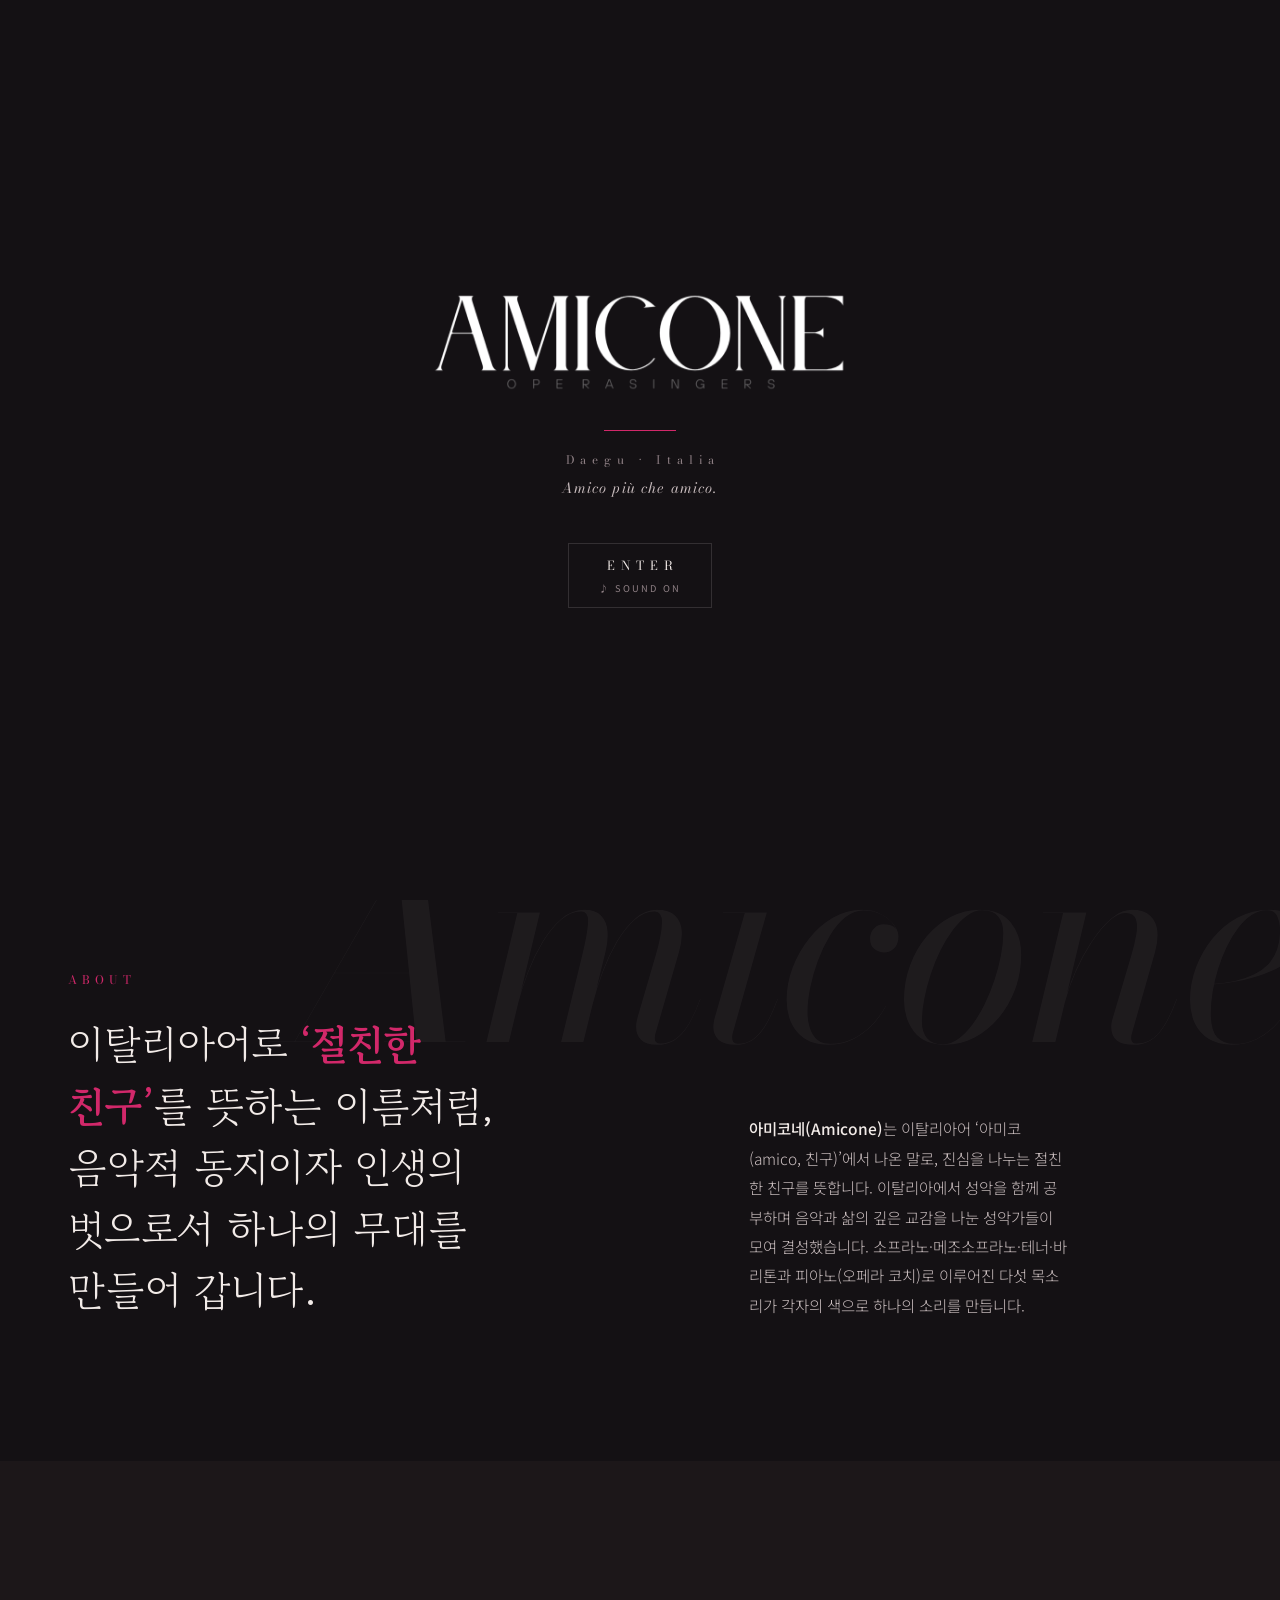
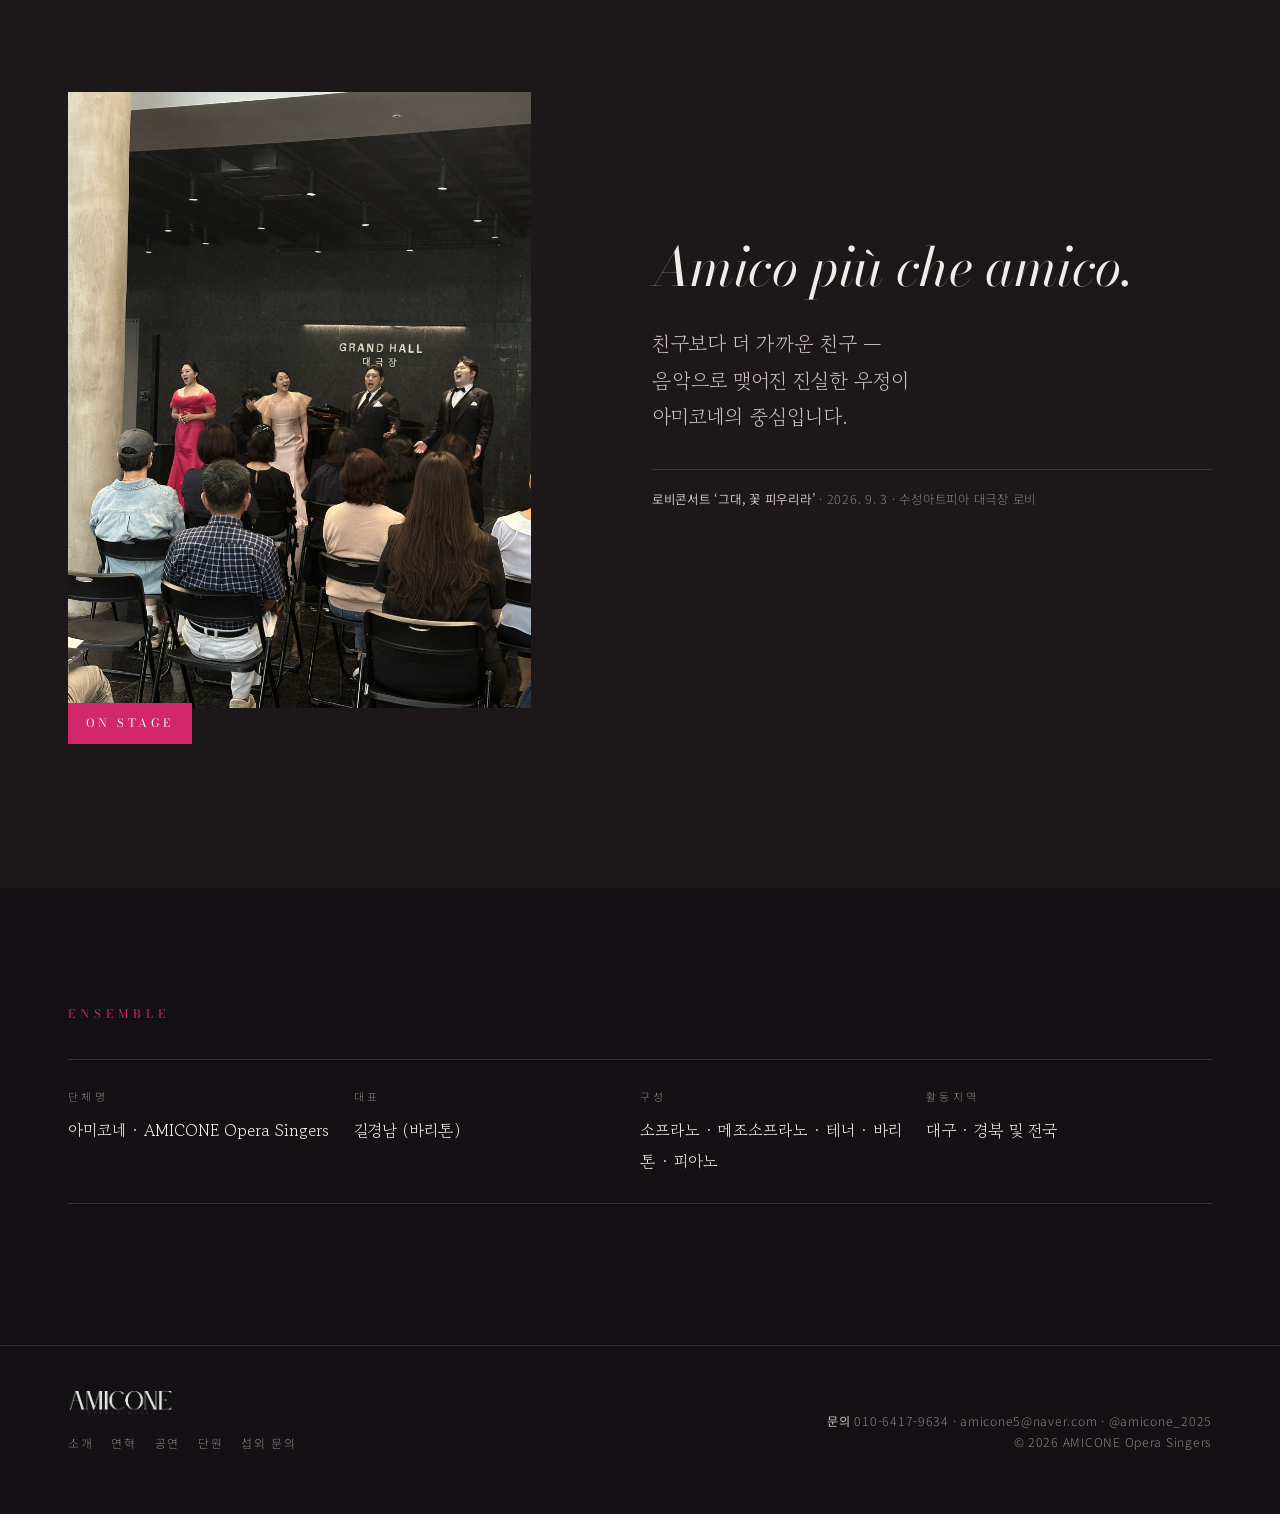
==== commit 473c023e: "Add files via upload" ====
--- a/index.html
+++ b/index.html
@@ -11,150 +11,107 @@
 <meta property="og:type" content="website">
 <meta property="og:url" content="https://amicone.co.kr/">
 <meta property="og:title" content="AMICONE | 아미코네 Opera Singers">
-<meta property="og:description" content="이탈리아에서 함께 수학한 성악가들이 결성한 솔리스트 앙상블 아미코네.">
-<meta property="og:image" content="https://amicone.co.kr/assets/hero.jpg">
+<meta property="og:description" content="아미코네(Amicone) — 이탈리아에서 함께 수학한 성악가들이 결성한 솔리스트 앙상블. 소프라노·메조소프라노·테너·바리톤·피아노.">
+<meta property="og:image" content="https://amicone.co.kr/assets/sl01.jpg">
 <link rel="icon" href="assets/logo_dark.png" type="image/png">
 <link rel="preconnect" href="https://fonts.googleapis.com">
-<link href="https://fonts.googleapis.com/css2?family=Cormorant+Garamond:ital,wght@0,300;0,400;0,500;0,600;1,300;1,400&family=Noto+Serif+KR:wght@200;300;400;600&family=Noto+Sans+KR:wght@300;400;500&display=swap" rel="stylesheet">
-<link rel="stylesheet" href="assets/style.css">
+<link rel="preconnect" href="https://fonts.gstatic.com" crossorigin>
+<link href="https://fonts.googleapis.com/css2?family=Bodoni+Moda:ital,opsz,wght@0,6..96,400;0,6..96,500;1,6..96,400&family=Gowun+Batang:wght@400;700&family=Noto+Sans+KR:wght@300;400;500&display=swap" rel="stylesheet">
+<link rel="stylesheet" href="assets/style.css?v=4">
 </head>
 <body>
-
+<div id="intro">
+  <img class="lg" src="assets/logo.png" alt="AMICONE Opera Singers">
+  <div class="rule"></div>
+  <div class="t">Daegu · Italia<i>Amico più che amico.</i></div>
+  <button class="enter" id="enterBtn" type="button">ENTER<small id="enterSub">♪ SOUND ON</small></button>
+</div>
 <nav id="nav">
   <div class="wrap">
-    <a href="./" class="logo"><img src="assets/logo.png" alt="AMICONE Opera Singers"></a>
-    <div class="nav-right">
-      <ul id="navlinks">
-        <li><a href="./" class="active" data-i18n="n1">소개</a></li>
-        <li><a href="history.html" data-i18n="n2">연혁</a></li>
-        <li><a href="sketches.html" data-i18n="n3">연주 스케치</a></li>
-        <li><a href="members.html" data-i18n="n4">단원</a></li>
-        <li><a href="contact.html" data-i18n="n5">섭외 문의</a></li>
-      </ul>
-      <a class="nav-ig" href="https://www.instagram.com/amicone_2025/" target="_blank" rel="noopener" aria-label="Instagram"><svg width="18" height="18" viewBox="0 0 24 24" fill="none" stroke="currentColor" stroke-width="1.6"><rect x="2.5" y="2.5" width="19" height="19" rx="5"/><circle cx="12" cy="12" r="4.5"/><circle cx="17.8" cy="6.2" r="1" fill="currentColor" stroke="none"/></svg></a>
-      <select class="lang-sel" id="langSel" onchange="setLang(this.value)" aria-label="Language">
-        <option value="ko">한국어</option><option value="en">English</option><option value="it">Italiano</option>
-      </select>
-      <button class="menu-btn" onclick="document.getElementById('navlinks').classList.toggle('open')">☰</button>
-    </div>
+    <a class="lg" href="./"><img src="assets/logo.png" alt="AMICONE Opera Singers"></a>
+    <ul>
+      <li class="pg"><a href="./" class="active" data-i18n="n1">소개</a></li><li class="pg"><a href="history.html" data-i18n="n2">연혁</a></li><li class="pg"><a href="sketches.html" data-i18n="n3">공연</a></li><li class="pg"><a href="members.html" data-i18n="n4">단원</a></li><li class="pg"><a href="contact.html" data-i18n="n5">섭외 문의</a></li>
+      <li class="tools">
+        <a class="ig" href="https://www.instagram.com/amicone_2025/" target="_blank" rel="noopener" aria-label="Instagram"><svg width="17" height="17" viewBox="0 0 24 24" fill="none" stroke="currentColor" stroke-width="1.6" aria-hidden="true"><rect x="2.5" y="2.5" width="19" height="19" rx="5"/><circle cx="12" cy="12" r="4.5"/><circle cx="17.8" cy="6.2" r="1" fill="currentColor" stroke="none"/></svg></a>
+        <button class="snd" id="sndBtn" type="button" aria-label="Sound" title="Sound"><i></i><i></i><i></i><i></i></button>
+        <select class="lang" id="langSel" onchange="setLang(this.value)" aria-label="Language">
+          <option value="ko">KO</option><option value="en">EN</option><option value="it">IT</option>
+        </select>
+        <button class="burger" id="burger" type="button" aria-label="Menu"><i></i><i></i></button>
+      </li>
+    </ul>
   </div>
 </nav>
-
+<div id="mnav"><span class="wm">Amicone</span><a href="./" class="active" data-i18n="n1">소개</a><a href="history.html" data-i18n="n2">연혁</a><a href="sketches.html" data-i18n="n3">공연</a><a href="members.html" data-i18n="n4">단원</a><a href="contact.html" data-i18n="n5">섭외 문의</a><div class="m"><span>Amicone · Daegu</span><span>Opera Singers</span></div></div>
+<audio id="bgm" loop preload="auto" src="assets/bgm.mp3"></audio>
+<div class="snd-hint" id="sndHint" data-i18n="snd_hint">♪ 소리를 켜려면 상단 버튼을 누르세요</div>
 <header class="hero">
-  <div class="bg"></div>
+  <div class="sl" id="sl">
+    <img class="on" src="assets/sl01.jpg" alt="아미코네 스튜디오 단체사진" fetchpriority="high">
+    <img data-src="assets/sl02.jpg" src="[data-uri]" alt="">
+    <img data-src="assets/sl03.jpg" src="[data-uri]" alt="">
+    <img data-src="assets/sl04.jpg" src="[data-uri]" alt="">
+    <img data-src="assets/sl05.jpg" src="[data-uri]" alt="" style="object-position:center 22%">
+  </div>
   <div class="shade"></div>
-  <div class="hero-inner">
-    <div class="wrap">
-      <p class="kicker">DAEGU, KOREA · ITALIA</p>
-      <img class="hero-logo" src="assets/logo.png" alt="AMICONE Opera Singers">
-      <div class="sub">
-        <p data-i18n="h_sub">이탈리아에서 맺어진 우정, 하나의 무대로</p>
-        <span data-i18n="h_badge">솔리스트 앙상블 · 오페라 싱어즈</span>
-      </div>
+  <div class="txt"><div class="wrap">
+    <div>
+      <p class="eyebrow">Amicone Opera Singers — Daegu · Italia</p>
+      <h1 data-i18n="h1">이탈리아에서 맺어진 우정,<br><b>하나의 무대</b>로 이어집니다.</h1>
     </div>
-  </div>
-  <div class="scroll-hint">SCROLL<i></i></div>
+    <div class="cap">
+      <span class="n"><span id="slN">1</span> <i>/ 5</i>&nbsp;&nbsp;<span id="slT" data-i18n="sl_cap">스튜디오, 2025</span></span>
+      <span class="ctrl"><button id="slPrev" type="button" aria-label="이전">‹</button><button id="slNext" type="button" aria-label="다음">›</button></span>
+    </div>
+  </div></div>
+  <div class="bar" id="slBar"></div>
 </header>
 
-<section id="about" class="light intro">
+<section class="state" id="about">
+  <div class="wm">Amicone</div>
+  <div class="wrap"><div class="g">
+    <div class="lead">
+      <p class="eyebrow acc">About</p>
+      <h2 data-i18n="a_h2">이탈리아어로 <b>‘절친한 친구’</b>를 뜻하는 이름처럼, 음악적 동지이자 인생의 벗으로서 하나의 무대를 만들어 갑니다.</h2>
+    </div>
+    <div class="p">
+      <p data-i18n="a_p1"><strong>아미코네(Amicone)</strong>는 이탈리아어 ‘아미코(amico, 친구)’에서 나온 말로, 진심을 나누는 절친한 친구를 뜻합니다. 이탈리아에서 성악을 함께 공부하며 음악과 삶의 깊은 교감을 나눈 성악가들이 모여 결성했습니다. 소프라노·메조소프라노·테너·바리톤과 피아노(오페라 코치)로 이루어진 다섯 목소리가 각자의 색으로 하나의 소리를 만듭니다.</p>
+    </div>
+  </div></div>
+</section>
+
+<section class="stage">
+  <div class="wrap"><div class="g">
+    <div class="ph">
+      <img src="assets/lb_sing.jpg" alt="2026 수성아트피아 로비콘서트" loading="lazy">
+      <span class="tag">On Stage</span>
+    </div>
+    <div class="q">
+      <p class="it">Amico più che amico.</p>
+      <p class="ko" data-i18n="q_ko">친구보다 더 가까운 친구 — 음악으로 맺어진 진실한 우정이 아미코네의 중심입니다.</p>
+      <p class="src" data-i18n="q_src"><b>로비콘서트 ‘그대, 꽃 피우리라’</b> · 2026. 9. 3 · 수성아트피아 대극장 로비</p>
+    </div>
+  </div></div>
+</section>
+
+<section class="ledger">
   <div class="wrap">
-    <div class="intro-grid">
-      <div class="rv">
-        <span class="label">About</span>
-        <h2 data-i18n="a_h2">이탈리아어로 <b>'절친한 친구'</b>를 뜻하는 이름처럼,<br>음악적 동지이자 인생의 벗으로서<br>하나의 무대를 만들어 갑니다.</h2>
-        <div class="body">
-          <p data-i18n="a_p1"><strong>'아미코네(Amicone)'</strong>는 이탈리아어 '아미코(Amico, 친구)'에서 파생된 표현으로, 단순한 우정을 넘어선 절친한 친구, 진심을 나누는 동료를 뜻합니다. 이탈리아에서 성악을 함께 수학하며 음악과 삶의 깊은 교감을 나눈 성악가들이 모여 결성한 팀으로, '아미코네'라는 이름처럼 음악적 동지이자 인생의 벗으로서 하나의 무대를 만들어가고 있습니다.</p>
-          <p data-i18n="a_p2">앙상블의 구성원들은 <strong>소프라노, 메조소프라노, 테너, 바리톤</strong>과 <strong>피아노(오페라 코치)</strong>로 이루어져 있으며, 국내외 주요 무대와 권위 있는 국제성악콩쿠르에서 실력을 검증받은 아티스트들입니다. 각기 다른 색채와 개성을 지닌 이들이 함께 어우러져 만들어내는 하모니는 클래식 음악의 깊은 감동과 섬세한 표현을 관객에게 전하고자 하는 '아미코네'의 철학을 담고 있습니다.</p>
-          <p data-i18n="a_p3">음악을 향한 진정성, 그리고 음악으로 맺어진 진실한 우정이 '아미코네'의 중심입니다. 다양한 공연과 예술 활동을 통해 관객과 진솔하게 소통하며, 클래식 음악의 매력을 전하는 동시에 따뜻한 예술적 교감을 이끌어가는 앙상블로 성장해 나가고 있습니다.</p>
-        </div>
-      </div>
-      <div class="rv d1 intro-photo-col">
-        <figure class="intro-photo">
-          <img src="assets/about_group.jpg" alt="아미코네 단원 단체 사진" loading="lazy">
-          <figcaption>AMICONE</figcaption>
-        </figure>
-      </div>
-    </div>
-    <div class="stats">
-      <div class="stat rv"><div class="num" data-count="5">0<i></i></div><div class="lbl" data-i18n="s_mem">단원</div></div>
-      <div class="stat rv d1"><div class="num" data-count="4">0<i></i></div><div class="lbl" data-i18n="s_voice">성부</div></div>
-      <div class="stat rv d2"><div class="num" data-count="3">0<i></i></div><div class="lbl" data-i18n="s_ctry">활동 국가</div></div>
-      <div class="stat rv d3"><div class="num" data-count="20">0<i>+</i></div><div class="lbl" data-i18n="s_prize">국제콩쿠르 입상</div></div>
-    </div>
+    <p class="eyebrow acc">Ensemble</p>
+    <dl>
+      <div><dt data-i18n="f_name_t">단체명</dt><dd data-i18n="f_name">아미코네 · AMICONE Opera Singers</dd></div>
+      <div><dt data-i18n="f_rep_t">대표</dt><dd data-i18n="f_rep">길경남 (바리톤)</dd></div>
+      <div><dt data-i18n="f_comp_t">구성</dt><dd data-i18n="f_comp">소프라노 · 메조소프라노 · 테너 · 바리톤 · 피아노</dd></div>
+      <div><dt data-i18n="f_base_t">활동지역</dt><dd data-i18n="f_base">대구 · 경북 및 전국</dd></div>
+    </dl>
   </div>
 </section>
-
-<div class="light facts">
-  <div class="wrap">
-    <dl>
-      <div class="rv"><dt data-i18n="f_name_t">단체명</dt><dd data-i18n="f_name">아미코네 · AMICONE Opera Singers</dd></div>
-      <div class="rv d1"><dt data-i18n="f_rep_t">대표</dt><dd data-i18n="f_rep">길경남 (바리톤)</dd></div>
-      <div class="rv d2"><dt data-i18n="f_comp_t">구성</dt><dd data-i18n="f_comp">소프라노 · 메조소프라노 · 테너 · 바리톤 · 피아노</dd></div>
-      <div class="rv"><dt data-i18n="f_base_t">활동지역</dt><dd data-i18n="f_base">대구 · 경북 및 전국</dd></div>
-      <div class="rv d1"><dt data-i18n="f_mail_t">이메일 · SNS</dt><dd><a href="mailto:amicone5@naver.com">amicone5@naver.com</a> · <a href="https://www.instagram.com/amicone_2025/" target="_blank" rel="noopener">@amicone_2025</a></dd></div>
-    </dl>
-  </div>
-</div>
-
-<section class="quote">
-  <div class="bg"></div>
-  <div class="shade"></div>
-  <div class="wrap">
-    <blockquote class="rv" data-i18n="q_text">"Amico più che amico."<br>친구보다 더 가까운 친구 — 음악으로 맺어진 진실한 우정이 아미코네의 중심입니다.</blockquote>
-    <p class="who rv d1">AMICONE OPERA SINGERS</p>
-  </div>
-</section>
-
-<section class="explore">
-  <div class="wrap">
-    <div class="sec-head center rv">
-      <span class="label" data-i18n="exp_h2">Explore</span>
-      <h2 data-i18n="exp_lead">아미코네 둘러보기</h2>
-    </div>
-    <div class="exp-grid">
-      <a class="exp-card rv" href="history.html">
-        <span class="en">History</span>
-        <h3 data-i18n="n2">연혁</h3>
-        <p data-i18n="exp2">아미코네가 걸어온 무대</p>
-        <span class="arrow"><span data-i18n="exp_view">VIEW</span> →</span>
-      </a>
-      <a class="exp-card rv d1" href="sketches.html">
-        <span class="en">Sketches</span>
-        <h3 data-i18n="n3">연주 스케치</h3>
-        <p data-i18n="exp3">무대의 포스터와 순간들</p>
-        <span class="arrow"><span data-i18n="exp_view">VIEW</span> →</span>
-      </a>
-      <a class="exp-card rv d2" href="members.html">
-        <span class="en">Members</span>
-        <h3 data-i18n="n4">단원</h3>
-        <p data-i18n="exp4">아미코네를 이루는 아티스트들</p>
-        <span class="arrow"><span data-i18n="exp_view">VIEW</span> →</span>
-      </a>
-      <a class="exp-card rv d3" href="contact.html">
-        <span class="en">Booking</span>
-        <h3 data-i18n="n5">섭외 문의</h3>
-        <p data-i18n="exp5">아미코네를 무대로 초대하세요</p>
-        <span class="arrow"><span data-i18n="exp_view">VIEW</span> →</span>
-      </a>
-    </div>
-  </div>
-</section>
-
 <footer>
   <div class="wrap">
-    <div><div class="flogo"><img src="assets/logo.png" alt="AMICONE"></div>
-    <div class="fnav">
-      <a href="./" data-i18n="n1">소개</a>
-      <a href="history.html" data-i18n="n2">연혁</a>
-      <a href="sketches.html" data-i18n="n3">연주 스케치</a>
-      <a href="members.html" data-i18n="n4">단원</a>
-      <a href="contact.html" data-i18n="n5">섭외 문의</a>
-    </div>
-    <a class="ig" href="https://www.instagram.com/amicone_2025/" target="_blank" rel="noopener" aria-label="Instagram"><svg width="15" height="15" viewBox="0 0 24 24" fill="none" stroke="currentColor" stroke-width="1.6"><rect x="2.5" y="2.5" width="19" height="19" rx="5"/><circle cx="12" cy="12" r="4.5"/><circle cx="17.8" cy="6.2" r="1" fill="currentColor" stroke="none"/></svg> @amicone_2025</a></div>
-    <p data-i18n="foot">문의 010-6417-9634 · amicone5@naver.com<br>© 2026 AMICONE Opera Singers</p>
+    <div><a class="lg" href="./"><img src="assets/logo.png" alt="AMICONE"></a>
+      <div class="fnav"><a href="./" data-i18n="n1">소개</a><a href="history.html" data-i18n="n2">연혁</a><a href="sketches.html" data-i18n="n3">공연</a><a href="members.html" data-i18n="n4">단원</a><a href="contact.html" data-i18n="n5">섭외 문의</a></div></div>
+    <p><b data-i18n="f_contact">문의</b> <a href="tel:010-6417-9634">010-6417-9634</a> · <a href="mailto:amicone5@naver.com">amicone5@naver.com</a> · <a href="https://www.instagram.com/amicone_2025/" target="_blank" rel="noopener">@amicone_2025</a><br>© 2026 AMICONE Opera Singers</p>
   </div>
 </footer>
-
-<script src="assets/app.js"></script>
+<script src="assets/app.js?v=4"></script>
 </body>
 </html>
--- a/assets/style.css
+++ b/assets/style.css
@@ -1,247 +1,288 @@
+/* ===================== AMICONE — Black & Fuchsia (v4, 2026-09-06) ===================== */
 :root{
-  --black:#2f2724; --char:#3a302c; --char2:#463a35;
-  --ivory:#f4dfd6; --ivory2:#ecd1c6; --paper:#f9ede7;
-  --acc:#8a6f63; --acc-soft:#dcbba9;
-  --ink:#3a2a25; --ink-soft:#6b5750; --ink-dim:#98837b;
-  --w-ink:#f5ebe6; --w-dim:#c2aea5;
-  --hairline-d:rgba(255,255,255,.16); --hairline-l:rgba(58,42,37,.16);
+  --bg:#141114;--bg2:#1c1719;--bg3:#241d20;
+  --ink:#f2ebe8;--ink2:#cbbfc0;--dim:#8f8085;
+  --acc:#d2286a;--acc2:#f3a9c5;
+  --line:rgba(242,235,232,.14);
+  --hero-shade:rgba(20,17,20,.74);
 }
 *{margin:0;padding:0;box-sizing:border-box}
 html{scroll-behavior:smooth}
-body{background:var(--char);color:var(--w-ink);font-family:'Noto Sans KR',sans-serif;font-weight:300;line-height:1.9;letter-spacing:.01em;overflow-x:hidden}
-h1,h2,h3,.serif{font-family:'Noto Serif KR',serif;font-weight:300}
-.en{font-family:'Cormorant Garamond',serif}
+body{background:var(--bg);color:var(--ink);font-family:'Noto Sans KR',sans-serif;font-weight:300;line-height:1.9;overflow-x:hidden}
 a{color:inherit;text-decoration:none}
 img{max-width:100%;display:block}
+button{font-family:inherit}
 ::selection{background:var(--acc);color:#fff}
-.wrap{max-width:1180px;margin:0 auto;padding:0 30px;position:relative}
-.label{font-family:'Cormorant Garamond',serif;font-size:.85rem;letter-spacing:.55em;text-indent:.55em;text-transform:uppercase;color:var(--acc-soft)}
-.light .label{color:var(--acc)}
+.wrap{max-width:1240px;margin:0 auto;padding:0 clamp(20px,4vw,48px)}
+.en{font-family:'Bodoni Moda',serif}
+.eyebrow{font-family:'Bodoni Moda',serif;font-size:.74rem;letter-spacing:.42em;text-transform:uppercase;color:var(--dim)}
+.eyebrow.acc{color:var(--acc)}
 
 /* reveal */
-.rv{opacity:0;transform:translateY(30px);transition:opacity 1.1s cubic-bezier(.16,.84,.3,1),transform 1.1s cubic-bezier(.16,.84,.3,1)}
+.rv{opacity:0;transform:translateY(24px);transition:opacity 1.1s cubic-bezier(.16,.84,.3,1),transform 1.1s cubic-bezier(.16,.84,.3,1)}
 .rv.on{opacity:1;transform:none}
 .rv.d1{transition-delay:.12s}.rv.d2{transition-delay:.24s}.rv.d3{transition-delay:.36s}
 
-/* ---------- Nav ---------- */
-nav{position:fixed;inset:0 0 auto;z-index:100;transition:background .45s,border-color .45s;border-bottom:1px solid transparent}
-nav.solid{background:rgba(47,39,36,.9);backdrop-filter:blur(16px);border-bottom-color:var(--hairline-d)}
-nav.static-solid{background:rgba(47,39,36,.97);backdrop-filter:blur(16px);border-bottom-color:var(--hairline-d)}
-nav .wrap{display:flex;align-items:center;justify-content:space-between;height:80px}
-.logo img{height:40px;width:auto;display:block}
-nav ul{display:flex;gap:26px;list-style:none;flex-wrap:nowrap}
-nav ul a{color:var(--w-dim);font-size:.78rem;letter-spacing:.18em;transition:color .3s;white-space:nowrap;position:relative}
-nav ul a:hover{color:#fff}
-nav ul a.active{color:#fff}
-nav ul a.active::after{content:"";position:absolute;left:0;right:0;bottom:-7px;height:1px;background:var(--acc-soft)}
-.menu-btn{display:none;background:none;border:none;color:#fff;font-size:1.4rem;cursor:pointer}
-.nav-right{display:flex;align-items:center;gap:18px;flex-shrink:0}
-.lang-sel{background:rgba(255,255,255,.06);border:1px solid var(--hairline-d);color:var(--w-ink);font-family:inherit;font-size:.76rem;letter-spacing:.04em;padding:6px 8px;cursor:pointer;border-radius:0;width:auto;flex-shrink:0}
-.lang-sel option{background:#3a302c;color:#eee}
-.nav-ig{display:inline-flex;align-items:center;color:var(--w-dim);transition:color .3s}
-.nav-ig:hover{color:#fff}
-
-/* ---------- Hero (home) ---------- */
-.hero{position:relative;min-height:100vh;display:flex;align-items:flex-end;overflow:hidden}
-.hero .bg{position:absolute;inset:0;background:url('hero.jpg') center 30%/cover no-repeat;animation:slowZoom 14s ease-out both}
-@keyframes slowZoom{from{transform:scale(1.08)}to{transform:scale(1)}}
-.hero .shade{position:absolute;inset:0;background:linear-gradient(180deg,rgba(47,39,36,.5) 0%,rgba(47,39,36,.08) 38%,rgba(47,39,36,.88) 100%)}
-.hero-inner{position:relative;z-index:2;width:100%;padding:0 0 9vh}
-.hero .kicker{font-size:.78rem;letter-spacing:.5em;color:#d5d6d8;margin-bottom:22px;animation:fadeUp 1.4s .3s cubic-bezier(.16,.84,.3,1) both}
-.hero .hero-logo{width:clamp(260px,38vw,560px);height:auto;filter:drop-shadow(0 4px 14px rgba(0,0,0,.9)) drop-shadow(0 2px 46px rgba(0,0,0,.55));animation:fadeUp 1.4s .5s cubic-bezier(.16,.84,.3,1) both}
-.hero .sub{display:flex;flex-wrap:wrap;align-items:baseline;gap:14px 34px;margin-top:34px;animation:fadeUp 1.4s .7s cubic-bezier(.16,.84,.3,1) both}
-.hero .sub p{font-family:'Noto Serif KR',serif;font-size:1.05rem;color:#e6e6e4;letter-spacing:.08em}
-.hero .sub span{font-size:.75rem;letter-spacing:.3em;color:#b8bcc4;border:1px solid rgba(255,255,255,.3);padding:8px 20px}
-@keyframes fadeUp{from{opacity:0;transform:translateY(28px)}to{opacity:1;transform:none}}
-.scroll-hint{position:absolute;right:42px;bottom:9vh;z-index:2;writing-mode:vertical-rl;font-size:.66rem;letter-spacing:.4em;color:#cfd0d2;display:flex;align-items:center;gap:14px}
-.scroll-hint i{width:1px;height:64px;background:rgba(255,255,255,.35);position:relative;overflow:hidden}
-.scroll-hint i::after{content:"";position:absolute;top:-20px;left:0;width:1px;height:20px;background:#fff;animation:drip 2.2s infinite}
-@keyframes drip{to{top:70px}}
-
-/* ---------- Sub-hero (inner pages) ---------- */
-.subhero{position:relative;min-height:58vh;display:flex;align-items:flex-end;overflow:hidden;background:var(--char)}
-.subhero .bg{position:absolute;inset:0;background:url('hero.jpg') center 10%/cover no-repeat;opacity:.28;filter:grayscale(.4);animation:slowZoom 16s ease-out both}
-.subhero .shade{position:absolute;inset:0;background:linear-gradient(180deg,rgba(58,48,44,.55) 0%,rgba(58,48,44,.75) 60%,rgba(58,48,44,.95) 100%)}
-.subhero-inner{position:relative;z-index:2;width:100%;padding:132px 0 7vh}
-.subhero .label{display:block;margin-bottom:18px;animation:fadeUp 1.2s .2s cubic-bezier(.16,.84,.3,1) both}
-.subhero h1{font-family:'Cormorant Garamond',serif;font-weight:400;color:#fff;font-size:clamp(2.6rem,7vw,5rem);line-height:1;letter-spacing:.05em;animation:fadeUp 1.2s .35s cubic-bezier(.16,.84,.3,1) both}
-.subhero .ko{font-family:'Noto Serif KR',serif;font-size:1.15rem;color:var(--w-dim);letter-spacing:.14em;margin-top:16px;animation:fadeUp 1.2s .5s cubic-bezier(.16,.84,.3,1) both}
-
-/* ---------- Intro (ivory) ---------- */
-.light{background:var(--ivory);color:var(--ink)}
-.intro{padding:130px 0 110px}
-.intro-grid{display:grid;grid-template-columns:1.05fr .95fr;gap:80px;align-items:start}
-.intro h2{font-size:clamp(1.9rem,3.6vw,2.7rem);line-height:1.55;letter-spacing:.02em;margin-top:26px}
-.intro h2 b{font-weight:600;color:var(--acc)}
-.intro .body p{color:var(--ink-soft);margin-bottom:1.4em;font-size:.98rem}
-.intro .body strong{color:var(--ink);font-weight:500}
-.intro-photo-col{align-self:center}
-.intro-photo{position:relative;overflow:hidden}
-.intro-photo img{width:100%;aspect-ratio:4/3;object-fit:cover;display:block}
-.intro-photo figcaption{position:absolute;left:0;bottom:30px;background:var(--acc);color:#fff;font-family:'Cormorant Garamond',serif;letter-spacing:.24em;font-size:.82rem;padding:11px 22px;text-transform:uppercase;white-space:nowrap;box-shadow:0 10px 30px rgba(0,0,0,.28)}
-.stats{display:grid;grid-template-columns:repeat(4,1fr);border-top:1px solid var(--hairline-l);margin-top:84px}
-.stat{padding:34px 8px 6px;border-left:1px solid var(--hairline-l);text-align:center}
-.stat:first-child{border-left:none}
-.stat .num{font-family:'Cormorant Garamond',serif;font-size:3rem;line-height:1;color:var(--ink)}
-.stat .num i{font-style:normal;color:var(--acc);font-size:1.8rem}
-.stat .lbl{font-size:.72rem;letter-spacing:.26em;color:var(--ink-dim);margin-top:10px}
-
-/* ---------- Facts band ---------- */
-.facts{background:var(--ivory2);padding:64px 0}
-.facts dl{display:grid;grid-template-columns:repeat(3,1fr);gap:34px 60px}
-.facts div{border-top:1px solid var(--hairline-l);padding-top:18px}
-.facts dt{font-size:.7rem;letter-spacing:.32em;color:var(--acc);margin-bottom:6px}
-.facts dd{font-family:'Noto Serif KR',serif;font-size:1.02rem;color:var(--ink)}
-
-/* ---------- Quote band (dark, full-bleed photo) ---------- */
-.quote{position:relative;padding:150px 0;overflow:hidden;background:var(--black)}
-.quote .bg{position:absolute;inset:0;background:url('group2.jpg') center 35%/cover no-repeat;opacity:.38}
-.quote .shade{position:absolute;inset:0;background:linear-gradient(90deg,rgba(47,39,36,.92),rgba(47,39,36,.4))}
-.quote .wrap{position:relative;z-index:2}
-.quote blockquote{font-family:'Cormorant Garamond',serif;font-style:italic;font-size:clamp(1.8rem,3.6vw,2.8rem);line-height:1.35;color:#fff;max-width:640px}
-.quote .who{margin-top:26px;font-size:.78rem;letter-spacing:.3em;color:var(--acc-soft)}
-
-/* ---------- Explore (home page nav cards) ---------- */
-.explore{background:var(--char2);padding:120px 0}
-.explore .sec-head{margin-bottom:56px}
-.exp-grid{display:grid;grid-template-columns:repeat(4,1fr);gap:22px}
-.exp-card{display:block;border:1px solid var(--hairline-d);padding:40px 26px;transition:background .4s,border-color .4s,transform .4s;position:relative;overflow:hidden}
-.exp-card:hover{background:rgba(255,255,255,.03);border-color:var(--acc-soft);transform:translateY(-4px)}
-.exp-card .en{display:block;font-family:'Cormorant Garamond',serif;font-style:italic;font-size:1.05rem;color:var(--acc-soft);margin-bottom:14px}
-.exp-card h3{font-size:1.35rem;color:#fff;letter-spacing:.06em}
-.exp-card p{font-size:.82rem;color:var(--w-dim);margin-top:12px;line-height:1.7}
-.exp-card .arrow{margin-top:22px;font-size:.72rem;letter-spacing:.28em;color:var(--acc-soft)}
-
-/* ---------- Section head ---------- */
-.sec-head{margin-bottom:80px}
-.sec-head.center{text-align:center}
-.sec-head h2{font-size:clamp(2rem,4.4vw,3rem);letter-spacing:.05em;margin-top:20px;color:#fff}
-.light .sec-head h2{color:var(--ink)}
-
-/* ---------- History / timeline ---------- */
-.history{padding:120px 0 110px;background:var(--char2)}
-.timeline{max-width:840px;margin:0 auto}
-.t-item{display:grid;grid-template-columns:130px 1fr;gap:40px;padding:26px 6px;border-bottom:1px solid var(--hairline-d);align-items:baseline;transition:background .3s}
-.t-item:hover{background:rgba(255,255,255,.035)}
-.t-item .year{font-family:'Cormorant Garamond',serif;font-size:2rem;color:var(--acc-soft);line-height:1}
-.t-item .desc{color:var(--w-dim);font-size:.95rem}
-.t-item .desc b{color:var(--w-ink);font-weight:400}
-.t-item .detail{display:block;margin-top:10px;padding-top:10px;border-top:1px dashed rgba(255,255,255,.08)}
-.t-item .detail p{font-size:.84rem;color:var(--w-dim);padding:2px 0 2px 16px;position:relative;line-height:1.7}
-.t-item .detail p::before{content:"";position:absolute;left:0;top:13px;width:6px;height:1px;background:var(--acc)}
-
-/* ---------- Posters / Gallery ---------- */
-.posters{padding:120px 0 140px;background:var(--black)}
-.poster-grid{display:grid;grid-template-columns:repeat(5,1fr);gap:18px}
-.pcard{cursor:pointer;position:relative;overflow:hidden;background:#241d1a}
-.pcard img{aspect-ratio:3/4.1;object-fit:cover;object-position:top;width:100%;filter:brightness(.92);transition:transform .8s cubic-bezier(.16,.84,.3,1),filter .5s}
-.pcard:hover img{transform:scale(1.05);filter:brightness(1)}
-.pcard .cap{position:absolute;inset:auto 0 0;padding:48px 18px 16px;background:linear-gradient(180deg,transparent,rgba(0,0,0,.85));opacity:0;transition:opacity .45s}
-.pcard:hover .cap{opacity:1}
-.pcard .cap .y{font-family:'Cormorant Garamond',serif;font-style:italic;color:var(--acc-soft);font-size:.95rem}
-.pcard .cap .t{font-size:.85rem;color:#fff;letter-spacing:.03em}
-.posters .more-note{text-align:center;margin-top:34px;font-size:.78rem;letter-spacing:.18em;color:var(--w-dim)}
-/* ensemble photo band (members page) */
-.ensemble{padding:90px 0 80px;background:var(--char)}
-.photo-grid{display:grid;grid-template-columns:2fr 1fr;gap:22px}
-.photo-grid .pcard img{aspect-ratio:auto;height:100%;object-fit:cover;object-position:center}
-.photo-grid .pcard{display:flex}
-.ens-lede{max-width:720px;margin:48px auto 0;text-align:center;font-family:'Noto Serif KR',serif;font-size:1.05rem;line-height:2;color:var(--w-dim)}
+/* ---------- intro (home) ---------- */
+#intro{position:fixed;inset:0;z-index:1000;background:var(--bg);display:flex;flex-direction:column;align-items:center;justify-content:center;clip-path:inset(0 0 0 0);transition:clip-path 1.5s cubic-bezier(.77,0,.18,1)}
+#intro.done{clip-path:inset(0 0 100% 0);pointer-events:none}
+#intro .lg{width:min(420px,62vw);opacity:0;animation:lgIn 1.8s .2s cubic-bezier(.16,.84,.3,1) both}
+@keyframes lgIn{from{opacity:0;clip-path:inset(0 50% 0 50%);transform:translateY(8px)}to{opacity:1;clip-path:inset(0 0 0 0);transform:none}}
+#intro .rule{width:0;height:1px;background:var(--acc);margin-top:34px;animation:ruleGrow 1.3s 1s cubic-bezier(.16,.84,.3,1) both}
+@keyframes ruleGrow{to{width:72px}}
+#intro .t{margin-top:18px;font-family:'Bodoni Moda',serif;font-size:.74rem;letter-spacing:.5em;text-indent:.5em;color:var(--dim);opacity:0;animation:fade 1.2s 1.3s both;text-align:center}
+#intro .t i{font-style:italic;color:var(--ink2);letter-spacing:.08em;font-size:.9rem;display:block;margin-top:4px;text-indent:0}
+#intro .enter{margin-top:40px;font-family:'Bodoni Moda',serif;font-size:.78rem;letter-spacing:.46em;text-indent:.46em;color:var(--ink);background:none;border:1px solid var(--line);padding:12px 30px;cursor:pointer;opacity:0;animation:fade 1s 2s both;transition:background .35s,color .35s,border-color .35s}
+#intro .enter small{display:block;font-family:'Noto Sans KR',sans-serif;font-size:.58rem;letter-spacing:.22em;text-indent:0;color:var(--dim);margin-top:6px}
+#intro .enter:hover{background:var(--acc);border-color:var(--acc);color:#fff}
+#intro .enter:hover small{color:#fff}
+#intro.done>*{opacity:0;transform:translateY(-14px);animation:none;transition:opacity .5s,transform .5s}
+@keyframes fade{from{opacity:0}to{opacity:1}}
+
+/* ---------- nav ---------- */
+nav{position:absolute;inset:0 0 auto;z-index:50;padding:24px 0}
+nav.bar{position:sticky;top:0;background:rgba(20,17,20,.92);backdrop-filter:blur(14px);border-bottom:1px solid var(--line);padding:18px 0}
+nav .wrap{display:flex;justify-content:space-between;align-items:center}
+nav .lg img{height:30px;width:auto}
+nav ul{display:flex;gap:30px;list-style:none;align-items:center}
+nav ul a{font-size:.8rem;letter-spacing:.16em;color:rgba(255,255,255,.72);position:relative;padding-bottom:4px;white-space:nowrap;transition:color .3s}
+nav ul a:hover,nav ul a.active{color:#fff}
+nav ul a.active::after{content:"";position:absolute;left:0;right:0;bottom:-2px;height:1px;background:var(--acc)}
+nav .tools{display:flex;align-items:center;gap:14px;margin-left:26px;flex-shrink:0}
+nav .tools>*{flex-shrink:0}
+nav .ig{display:inline-flex;color:rgba(255,255,255,.72);transition:color .3s}
+nav .ig:hover{color:#fff}
+nav .lang{width:auto;margin:0;appearance:none;-webkit-appearance:none;background:transparent;border:1px solid rgba(255,255,255,.28);color:rgba(255,255,255,.8);font-family:'Bodoni Moda',serif;font-size:.72rem;letter-spacing:.14em;padding:5px 24px 5px 12px;border-radius:0;cursor:pointer;background-image:url("data:image/svg+xml;utf8,<svg xmlns='http://www.w3.org/2000/svg' width='10' height='6' viewBox='0 0 10 6'><path d='M1 1l4 4 4-4' fill='none' stroke='%23cbbfc0' stroke-width='1.2'/></svg>");background-repeat:no-repeat;background-position:right 8px center}
+nav .lang option{background:#1c1719;color:#eee}
+/* sound toggle */
+nav .snd{display:none;align-items:flex-end;gap:2px;height:18px;background:none;border:0;cursor:pointer;padding:0 4px}
+nav .snd.show{display:inline-flex}
+nav .snd i{width:2px;height:6px;background:rgba(255,255,255,.55);transition:height .3s}
+nav .snd.on i{background:var(--acc2);animation:eq .9s ease-in-out infinite alternate}
+nav .snd.on i:nth-child(2){animation-delay:.15s}nav .snd.on i:nth-child(3){animation-delay:.3s}nav .snd.on i:nth-child(4){animation-delay:.45s}
+@keyframes eq{from{height:4px}to{height:16px}}
+.burger{display:none;width:34px;height:26px;flex:0 0 34px;background:none;border:0;cursor:pointer;position:relative}
+.burger i{position:absolute;left:8px;right:8px;height:1px;background:#fff;transition:transform .4s,top .4s,opacity .3s}
+.burger i:first-child{top:9px}.burger i:last-child{top:16px}
+.burger.x i:first-child{top:12px;transform:rotate(45deg)}.burger.x i:last-child{top:12px;transform:rotate(-45deg)}
+#mnav{position:fixed;inset:0;z-index:49;background:var(--bg);padding:110px 32px 34px;transform:translateY(-100%);visibility:hidden;transition:transform .6s cubic-bezier(.77,0,.18,1),visibility 0s .6s;display:flex;flex-direction:column}
+#mnav.open{transform:none;visibility:visible;transition:transform .6s cubic-bezier(.77,0,.18,1),visibility 0s}
+#mnav .wm{position:absolute;right:-6vw;bottom:8vh;font-family:'Bodoni Moda',serif;font-style:italic;font-size:26vw;color:var(--ink);opacity:.04;line-height:1;pointer-events:none}
+#mnav a{display:block;padding:12px 0;font-family:'Gowun Batang',serif;font-size:1.25rem;letter-spacing:.14em;opacity:0;transform:translateY(14px);transition:opacity .5s,transform .6s cubic-bezier(.16,.84,.3,1)}
+#mnav.open a{opacity:1;transform:none}
+#mnav.open a:nth-of-type(1){transition-delay:.22s}#mnav.open a:nth-of-type(2){transition-delay:.28s}#mnav.open a:nth-of-type(3){transition-delay:.34s}#mnav.open a:nth-of-type(4){transition-delay:.4s}#mnav.open a:nth-of-type(5){transition-delay:.46s}
+#mnav a.active{color:var(--acc2)}
+#mnav .m{margin-top:auto;font-family:'Bodoni Moda',serif;font-size:.8rem;letter-spacing:.14em;color:var(--dim);border-top:1px solid var(--line);padding-top:16px;display:flex;justify-content:space-between}
+@media(max-width:1000px){
+  nav ul li.pg{display:none}
+  .burger{display:block}
+  nav .tools{margin-left:0}
+}
+
+/* ---------- hero slideshow (home) ---------- */
+.hero{position:relative;height:min(92vh,880px);min-height:560px;overflow:hidden;background:#0e0c0d}
+.hero .sl{position:absolute;inset:0}
+.hero .sl img{position:absolute;inset:0;width:100%;height:100%;object-fit:cover;object-position:center 28%;opacity:0;transition:opacity 1.6s ease;transform:scale(1.06)}
+.hero .sl img.on{opacity:1;animation:kb 8.5s linear both}
+@keyframes kb{from{transform:scale(1.06)}to{transform:scale(1)}}
+.hero .shade{position:absolute;inset:0;background:linear-gradient(180deg,rgba(0,0,0,.3) 0%,rgba(0,0,0,0) 32%,rgba(0,0,0,0) 55%,var(--hero-shade) 100%)}
+.hero .txt{position:absolute;left:0;right:0;bottom:0;padding-bottom:clamp(36px,6vh,64px);z-index:3}
+.hero .txt .wrap{display:grid;grid-template-columns:1fr auto;align-items:end;gap:24px}
+.hero .eyebrow{color:rgba(255,255,255,.62);opacity:0;transform:translateY(12px);transition:opacity 1.1s .4s,transform 1.1s .4s}
+.hero h1{font-family:'Gowun Batang',serif;font-weight:400;color:#fff;font-size:clamp(1.4rem,2.5vw,2.15rem);line-height:1.5;margin-top:12px;max-width:30ch;word-break:keep-all;clip-path:inset(0 0 100% 0);transform:translateY(22px);transition:clip-path 1.4s .55s cubic-bezier(.16,.84,.3,1),transform 1.4s .55s cubic-bezier(.16,.84,.3,1)}
+.hero h1 b{font-weight:400;color:var(--acc2)}
+.ready .hero .eyebrow{opacity:1;transform:none}
+.ready .hero h1{clip-path:inset(0 0 0 0);transform:none}
+.hero .cap{display:flex;flex-direction:column;align-items:flex-end;gap:10px;color:rgba(255,255,255,.7);font-size:.74rem;letter-spacing:.14em;opacity:0;transition:opacity 1s 1.3s}
+.ready .hero .cap{opacity:1}
+.hero .cap .n{font-family:'Bodoni Moda',serif;font-size:1.05rem;letter-spacing:.06em;color:#fff}
+.hero .cap .n i{font-style:italic;color:rgba(255,255,255,.55);font-size:.85rem}
+.hero .cap .ctrl{display:flex;gap:14px}
+.hero .cap .ctrl button{background:none;border:1px solid rgba(255,255,255,.35);color:#fff;width:38px;height:38px;cursor:pointer;font-family:'Bodoni Moda',serif;font-size:1rem;transition:background .3s,border-color .3s}
+.hero .cap .ctrl button:hover{background:var(--acc);border-color:var(--acc)}
+.hero .bar{position:absolute;left:0;bottom:0;height:2px;background:var(--acc);width:0;z-index:4}
+.hero .bar.run{animation:bar 7s linear both}
+@keyframes bar{to{width:100%}}
+@media(max-width:700px){
+  .hero .eyebrow{font-size:.62rem;letter-spacing:.3em}
+  .hero{height:auto;min-height:0;padding-top:0}
+  .hero .sl{position:relative;height:auto;aspect-ratio:3/2;margin-top:86px}
+  .hero .sl img{object-fit:contain;object-position:center;background:#0e0c0d}
+  .hero .shade{display:none}
+  .hero .txt{position:static;padding:26px 0 34px;background:var(--bg)}
+  .hero .txt .wrap{grid-template-columns:1fr}
+  .hero .cap{align-items:flex-start}
+  .hero .bar{bottom:auto;top:calc(86px + 66.66vw - 2px)}
+}
+
+/* ---------- statement (home) ---------- */
+.state{padding:clamp(80px,11vw,150px) 0;position:relative;overflow:hidden}
+.state .wm{position:absolute;right:-2vw;top:-.1em;font-family:'Bodoni Moda',serif;font-style:italic;font-size:clamp(9rem,22vw,20rem);line-height:1;color:var(--ink);opacity:.045;pointer-events:none;user-select:none;letter-spacing:-.02em}
+.state .g{display:grid;grid-template-columns:repeat(12,1fr);gap:0 24px;position:relative}
+.state .lead{grid-column:1/8}
+.state h2{font-family:'Gowun Batang',serif;font-weight:400;font-size:clamp(1.6rem,3.2vw,2.8rem);line-height:1.5;margin-top:22px;word-break:keep-all;max-width:20ch}
+.state h2 b{font-weight:700;color:var(--acc)}
+.state .p{grid-column:8/13;align-self:end;color:var(--ink2);font-size:.97rem;max-width:40ch}
+.state .p strong{font-weight:500;color:var(--ink)}
+.state .p .more{display:inline-block;margin-top:26px;font-family:'Bodoni Moda',serif;font-size:.76rem;letter-spacing:.34em;color:var(--acc);border-bottom:1px solid var(--acc);padding-bottom:3px;transition:color .3s,border-color .3s}
+.state .p .more:hover{color:var(--ink);border-color:var(--ink)}
+@media(max-width:900px){.state .lead,.state .p{grid-column:1/13}.state .p{margin-top:36px}}
+
+/* ---------- on-stage band (home) ---------- */
+.stage{background:var(--bg2);padding:clamp(70px,9vw,120px) 0}
+.stage .g{display:grid;grid-template-columns:repeat(12,1fr);gap:0 24px;align-items:center}
+.stage .ph{grid-column:1/6;position:relative}
+.stage .ph img{aspect-ratio:3/4;object-fit:cover;object-position:center 40%;width:100%}
+.stage .tag{position:absolute;left:0;bottom:28px;background:var(--acc);color:#fff;font-family:'Bodoni Moda',serif;font-size:.72rem;letter-spacing:.3em;padding:10px 18px;text-transform:uppercase}
+.stage .q{grid-column:7/13}
+.stage .q .it{font-family:'Bodoni Moda',serif;font-style:italic;font-size:clamp(2rem,4.2vw,3.6rem);line-height:1.15;color:var(--ink);letter-spacing:-.01em}
+.stage .q .ko{font-family:'Gowun Batang',serif;font-size:clamp(1.05rem,1.6vw,1.3rem);line-height:1.8;margin-top:26px;color:var(--ink2);max-width:28ch;word-break:keep-all}
+.stage .q .src{margin-top:34px;padding-top:18px;border-top:1px solid var(--line);font-size:.78rem;letter-spacing:.06em;color:var(--dim)}
+.stage .q .src b{font-weight:400;color:var(--ink2)}
+.stage .side{grid-column:7/13;margin-top:34px;display:grid;grid-template-columns:1fr 1fr;gap:18px}
+.stage .side img{aspect-ratio:4/3;object-fit:cover;width:100%}
+@media(max-width:900px){.stage .ph,.stage .q,.stage .side{grid-column:1/13}.stage .q{margin-top:36px}}
+
+/* ---------- ledger (facts) ---------- */
+.ledger{padding:clamp(70px,9vw,120px) 0 clamp(90px,11vw,150px)}
+.ledger .eyebrow{margin-bottom:34px}
+.ledger dl{display:grid;grid-template-columns:repeat(4,1fr);border-top:1px solid var(--line)}
+.ledger dl div{padding:26px 22px 26px 0;border-bottom:1px solid var(--line)}
+.ledger dt{font-size:.68rem;letter-spacing:.3em;color:var(--dim);margin-bottom:8px}
+.ledger dd{font-family:'Gowun Batang',serif;font-size:1.02rem;color:var(--ink)}
+.ledger dd a:hover{color:var(--acc2)}
+@media(max-width:900px){.ledger dl{grid-template-columns:1fr 1fr}}
+@media(max-width:560px){.ledger dl{grid-template-columns:1fr}}
+
+/* ---------- inner page header ---------- */
+.ph{padding:clamp(60px,9vw,120px) 0 clamp(40px,5vw,64px);position:relative;overflow:hidden}
+.ph .wm{position:absolute;right:-3vw;top:10px;font-family:'Bodoni Moda',serif;font-style:italic;font-size:clamp(7rem,18vw,15rem);line-height:1;color:var(--ink);opacity:.04;pointer-events:none;user-select:none;white-space:nowrap}
+.ph .g{display:grid;grid-template-columns:repeat(12,1fr);gap:0 24px;align-items:end;position:relative}
+.ph .t{grid-column:1/8}
+.ph h1{font-family:'Bodoni Moda',serif;font-style:italic;font-weight:400;font-size:clamp(2.6rem,5.6vw,4.4rem);line-height:1.1;letter-spacing:-.01em;margin-top:14px;color:var(--ink)}
+.ph .lede{grid-column:8/13;color:var(--ink2);font-size:.95rem;max-width:36ch;word-break:keep-all}
+.ph .rule{height:1px;background:var(--line);margin-top:clamp(30px,4vw,48px);position:relative}
+.ph .rule::before{content:"";position:absolute;left:0;top:0;width:72px;height:1px;background:var(--acc)}
+@media(max-width:900px){.ph .t,.ph .lede{grid-column:1/13}.ph .lede{margin-top:22px}}
+
+/* ---------- history ---------- */
+.history{padding:clamp(40px,5vw,70px) 0 clamp(90px,11vw,150px)}
+.t-item{display:grid;grid-template-columns:150px 1fr 260px;gap:0 34px;padding:clamp(30px,4vw,48px) 0;border-bottom:1px solid var(--line);align-items:start}
+.t-item .year{font-family:'Bodoni Moda',serif;font-size:clamp(2.2rem,4vw,3.2rem);line-height:1;color:var(--ink);letter-spacing:-.01em}
+.t-item .year i{display:block;font-style:italic;font-size:.34em;color:var(--acc);margin-top:8px;letter-spacing:.06em}
+.t-item .desc{font-family:'Gowun Batang',serif;font-size:1.12rem;color:var(--ink);line-height:1.75;word-break:keep-all}
+.t-item .desc b{font-weight:700;color:var(--acc2)}
+.t-item .detail{display:block;margin-top:18px}
+.t-item .detail p{font-family:'Noto Sans KR',sans-serif;font-size:.86rem;color:var(--ink2);padding:5px 0 5px 18px;position:relative;line-height:1.75}
+.t-item .detail p::before{content:"";position:absolute;left:0;top:18px;width:8px;height:1px;background:var(--acc)}
+.t-item .pic img{width:100%;aspect-ratio:4/3;object-fit:cover;object-position:center 35%}
+.t-item .pic figcaption{font-size:.7rem;letter-spacing:.1em;color:var(--dim);margin-top:8px}
+@media(max-width:900px){.t-item{grid-template-columns:90px 1fr}.t-item .pic{grid-column:2;margin-top:22px;max-width:360px}.t-item .year{font-size:1.9rem}}
+@media(max-width:560px){.t-item{grid-template-columns:1fr;gap:12px}.t-item .pic{grid-column:1}}
+
+/* ---------- performances ---------- */
+.posters{padding:clamp(40px,5vw,70px) 0 clamp(70px,9vw,120px)}
+.sec-h{display:flex;align-items:baseline;justify-content:space-between;gap:20px;margin-bottom:30px;border-bottom:1px solid var(--line);padding-bottom:14px}
+.sec-h h2{font-family:'Gowun Batang',serif;font-weight:400;font-size:1.3rem;letter-spacing:.06em}
+.sec-h .en{font-style:italic;color:var(--dim);font-size:.95rem}
+.poster-grid{display:grid;grid-template-columns:repeat(5,1fr);gap:16px}
+.pcard{cursor:zoom-in;position:relative;overflow:hidden;background:var(--bg3)}
+.pcard img{aspect-ratio:3/4.1;object-fit:cover;object-position:top;width:100%;transition:transform .8s cubic-bezier(.16,.84,.3,1)}
+.pcard:hover img{transform:scale(1.04)}
+.pcard .cap{padding:12px 2px 0}
+.pcard .cap .y{font-family:'Bodoni Moda',serif;font-style:italic;color:var(--acc2);font-size:.9rem}
+.pcard .cap .t{font-size:.82rem;color:var(--ink2);line-height:1.6;word-break:keep-all}
+.onstage{padding:0 0 clamp(90px,11vw,150px)}
+.os-grid{display:grid;grid-template-columns:repeat(12,1fr);grid-auto-rows:auto;gap:16px}
+.os-grid .pcard:nth-child(1){grid-column:1/6;grid-row:1/3}
+.os-grid .pcard:nth-child(2){grid-column:6/13}
+.os-grid .pcard:nth-child(3){grid-column:6/10}
+.os-grid .pcard:nth-child(4){grid-column:10/13}
+.os-grid .pcard img{aspect-ratio:auto;height:100%;object-position:center 30%}
+.os-grid .pcard:nth-child(1) img{aspect-ratio:3/4}
+.os-grid .pcard:nth-child(2) img{aspect-ratio:16/9}
+.os-grid .pcard:nth-child(3) img,.os-grid .pcard:nth-child(4) img{aspect-ratio:4/3}
+.os-grid .pcard .cap{position:absolute;left:0;bottom:0;right:0;padding:40px 16px 14px;background:linear-gradient(180deg,transparent,rgba(0,0,0,.8));opacity:0;transition:opacity .4s}
+.os-grid .pcard:hover .cap{opacity:1}
+.os-grid .pcard .cap .t{color:#fff}
+.more-note{text-align:center;margin-top:30px;font-size:.74rem;letter-spacing:.18em;color:var(--dim)}
+@media(max-width:1000px){.poster-grid{grid-template-columns:repeat(3,1fr)}}
+@media(max-width:700px){.poster-grid{grid-template-columns:1fr 1fr;gap:12px}
+  .os-grid .pcard:nth-child(n){grid-column:1/13;grid-row:auto}.os-grid .pcard img{aspect-ratio:4/3!important}.os-grid .pcard .cap{opacity:1}}
 /* lightbox */
-.lb{position:fixed;inset:0;z-index:200;background:rgba(8,8,8,.94);display:none;align-items:center;justify-content:center;padding:5vh 5vw;cursor:zoom-out}
+.lb{position:fixed;inset:0;z-index:200;background:rgba(8,6,7,.95);display:none;align-items:center;justify-content:center;padding:5vh 5vw;cursor:zoom-out}
 .lb.open{display:flex}
 .lb img{max-height:90vh;max-width:92vw;width:auto;box-shadow:0 30px 90px rgba(0,0,0,.8)}
-.lb .x{position:absolute;top:26px;right:36px;font-size:1.6rem;color:#fff;cursor:pointer;font-family:serif}
-
-/* ---------- Members (ivory) ---------- */
-.members{padding:120px 0 120px}
-.member-grid{display:grid;grid-template-columns:repeat(3,1fr);gap:54px 44px;margin-top:10px}
-.member .photo{overflow:hidden;margin-bottom:20px;background:#e6cfc4;position:relative;aspect-ratio:3/4}
-.member .photo img{width:100%;height:100%;aspect-ratio:3/4;object-fit:cover;object-position:top;display:block;filter:grayscale(1);transition:filter .55s ease,transform .9s cubic-bezier(.16,.84,.3,1)}
-.member:hover .photo img{filter:grayscale(0);transform:scale(1.04)}
-/* 이재영: 검은 드레스 → 호버 시 파란 드레스로 크로스페이드 */
-.member .photo img.alt{position:absolute;inset:0;opacity:0;transition:opacity .7s ease,filter .55s ease,transform .9s cubic-bezier(.16,.84,.3,1)}
+.lb .x{position:absolute;top:26px;right:36px;font-size:1.6rem;color:#fff;cursor:pointer;font-family:'Bodoni Moda',serif}
+
+/* ---------- members ---------- */
+.ensemble{position:relative;overflow:hidden;background:var(--bg2)}
+.ensemble img{width:100%;height:min(70vh,640px);object-fit:cover;object-position:center 30%}
+.ensemble .shade{position:absolute;inset:0;background:linear-gradient(180deg,rgba(20,17,20,0) 40%,rgba(20,17,20,.55) 72%,rgba(20,17,20,.94) 100%)}
+.ensemble .txt{position:absolute;left:0;right:0;bottom:0;padding-bottom:clamp(30px,5vh,56px)}
+.ensemble .txt .wrap{display:grid;grid-template-columns:repeat(12,1fr);gap:0 24px;align-items:end}
+.ensemble .txt p{grid-column:1/9;font-family:'Gowun Batang',serif;font-size:clamp(1.05rem,1.7vw,1.35rem);line-height:1.8;color:#fff;word-break:keep-all}
+.ensemble .txt .src{grid-column:9/13;font-size:.72rem;letter-spacing:.12em;color:rgba(255,255,255,.6);text-align:right}
+@media(max-width:900px){.ensemble img{height:auto;aspect-ratio:4/3;object-fit:contain;background:var(--bg2)}.ensemble .txt p{grid-column:1/13;font-size:1rem}.ensemble .txt .src{grid-column:1/13;text-align:left;margin-top:8px}}
+.members{padding:clamp(70px,9vw,120px) 0 clamp(90px,11vw,150px)}
+.member-grid{display:grid;grid-template-columns:repeat(3,1fr);gap:60px 40px}
+.member .photo{overflow:hidden;margin-bottom:22px;background:var(--bg3);position:relative;aspect-ratio:3/4}
+.member .photo img{width:100%;height:100%;object-fit:cover;object-position:top;display:block;filter:grayscale(1) contrast(1.02);transition:filter .6s ease,transform .9s cubic-bezier(.16,.84,.3,1)}
+.member:hover .photo img{filter:grayscale(0);transform:scale(1.03)}
+.member .photo img.alt{position:absolute;inset:0;opacity:0;transition:opacity .7s ease,filter .6s ease,transform .9s cubic-bezier(.16,.84,.3,1)}
 .member:hover .photo img.alt{opacity:1}
-.member .inst{font-family:'Cormorant Garamond',serif;font-style:italic;font-size:.95rem;color:var(--acc);letter-spacing:.1em}
-.member h3{font-size:1.5rem;font-weight:400;letter-spacing:.1em;margin:6px 0 2px;color:var(--ink)}
-.member .title{font-size:.8rem;color:var(--ink-soft);letter-spacing:.04em;margin-bottom:16px;min-height:1.4em}
-.member ul{list-style:none}
-.member li{font-size:.82rem;color:var(--ink-dim);padding:2.5px 0;line-height:1.7}
+.member .inst{font-family:'Bodoni Moda',serif;font-style:italic;font-size:1rem;color:var(--acc2);letter-spacing:.06em}
+.member h3{font-family:'Gowun Batang',serif;font-size:1.5rem;font-weight:400;letter-spacing:.1em;margin:6px 0 2px;color:var(--ink)}
+.member .title{font-size:.78rem;color:var(--dim);letter-spacing:.06em;margin-bottom:16px;min-height:1.4em}
+.member ul{list-style:none;border-top:1px solid var(--line);padding-top:12px}
+.member li{font-size:.83rem;color:var(--ink2);padding:3px 0 3px 16px;line-height:1.7;position:relative}
+.member li::before{content:"";position:absolute;left:0;top:15px;width:6px;height:1px;background:var(--acc)}
 .member li.hideable{display:none}
 .member.open li.hideable{display:block}
-.member .more{display:inline-block;margin-top:12px;font-size:.7rem;letter-spacing:.26em;color:var(--acc);cursor:pointer}
+.member .more{display:inline-block;margin-top:14px;font-family:'Bodoni Moda',serif;font-size:.72rem;letter-spacing:.3em;color:var(--acc);cursor:pointer;transition:color .3s}
 .member .more:hover{color:var(--ink)}
-
-/* ---------- Contact ---------- */
-.contact{padding:120px 0 140px;background:var(--black);position:relative;overflow:hidden}
-.contact::before{content:"AMICONE";position:absolute;right:-3%;bottom:-6%;font-family:'Cormorant Garamond',serif;font-size:18rem;line-height:1;color:rgba(255,255,255,.035);letter-spacing:.05em;pointer-events:none}
-.contact-grid{display:grid;grid-template-columns:1fr 1.15fr;gap:90px;align-items:start}
-.contact .lede{font-family:'Noto Serif KR',serif;font-size:clamp(1.5rem,2.8vw,2rem);line-height:1.7;color:#fff;margin-top:24px}
-.contact .desc{color:var(--w-dim);font-size:.94rem;margin-top:24px}
-.c-lines{margin-top:44px;border-top:1px solid var(--hairline-d)}
-.c-lines div{display:flex;gap:26px;padding:15px 2px;border-bottom:1px solid var(--hairline-d);font-size:.95rem;align-items:baseline}
-.c-lines b{width:96px;flex-shrink:0;font-weight:400;font-size:.68rem;letter-spacing:.3em;color:var(--acc-soft)}
-.c-lines a:hover{color:var(--acc-soft)}
-form{display:grid;gap:20px}
-label{font-size:.68rem;letter-spacing:.3em;color:var(--acc-soft)}
-input,select,textarea{width:100%;background:transparent;border:none;border-bottom:1px solid var(--hairline-d);color:var(--w-ink);padding:12px 2px;font-family:inherit;font-size:.95rem;margin-top:6px;transition:border-color .3s;border-radius:0}
-select{color:var(--w-ink)} select option{background:#3a302c}
-input:focus,select:focus,textarea:focus{outline:none;border-bottom-color:var(--acc-soft)}
-textarea{min-height:110px;resize:vertical}
-.btn{justify-self:start;background:none;border:1px solid var(--acc-soft);color:var(--acc-soft);padding:16px 54px;font-size:.8rem;letter-spacing:.34em;text-indent:.34em;cursor:pointer;transition:background .35s,color .35s;margin-top:8px}
-.btn:hover{background:var(--acc-soft);color:#111}
-.form-note{font-size:.72rem;color:var(--w-dim)}
-
-/* ---------- Footer ---------- */
-footer{background:var(--black);border-top:1px solid var(--hairline-d);padding:54px 0}
-footer .wrap{display:flex;justify-content:space-between;align-items:center;gap:20px;flex-wrap:wrap}
-footer .flogo img{height:34px;width:auto;opacity:.9}
-footer .fnav{display:flex;gap:20px;flex-wrap:wrap;margin-top:14px}
-footer .fnav a{font-size:.74rem;letter-spacing:.14em;color:var(--w-dim);transition:color .3s}
-footer .fnav a:hover{color:var(--acc-soft)}
-footer .ig{display:inline-flex;align-items:center;gap:8px;margin-top:14px;font-size:.8rem;letter-spacing:.12em;color:var(--acc-soft);transition:color .3s}
-footer .ig:hover{color:#fff}
-footer p{font-size:.74rem;color:var(--w-dim);letter-spacing:.06em;text-align:right}
-
-/* ---------- Responsive ---------- */
-@media(max-width:1100px){
-  nav ul{position:fixed;top:80px;right:0;flex-direction:column;background:rgba(40,33,30,.97);border:1px solid var(--hairline-d);padding:30px 44px;gap:22px;transform:translateX(110%);transition:transform .35s}
-  nav ul.open{transform:none}
-  nav ul a.active::after{display:none}
-  .menu-btn{display:block}
-  .logo img{height:34px}
-  .intro-grid,.contact-grid{grid-template-columns:1fr;gap:50px}
-  .stats{grid-template-columns:repeat(2,1fr)}
-  .stat{border-top:1px solid var(--hairline-l)}
-  .facts dl{grid-template-columns:1fr 1fr}
-  .exp-grid{grid-template-columns:1fr 1fr}
-  .poster-grid{grid-template-columns:repeat(3,1fr)}
-  .photo-grid{grid-template-columns:1fr}
-  .member-grid{grid-template-columns:1fr 1fr;gap:44px 30px}
-  .t-item{grid-template-columns:84px 1fr;gap:22px}
-  .t-item .year{font-size:1.5rem}
-  .scroll-hint{display:none}
-  .contact::before{font-size:8rem}
-  .intro-photo figcaption{font-size:.74rem;padding:9px 16px;bottom:22px}
-  footer p{text-align:left}
-}
-@media(max-width:560px){
-  .exp-grid{grid-template-columns:1fr}
-  .subhero-inner{padding:120px 0 6vh}
-  .member-grid{grid-template-columns:1fr}
-  .facts dl{grid-template-columns:1fr}
-  .poster-grid{grid-template-columns:1fr 1fr;gap:12px}
-  .hero .hero-logo{width:min(82vw,360px)}
-}
-
-/* ---------- Mobile: show the whole group photo (no crop) ---------- */
-@media(max-width:820px){
-  .hero{min-height:86vh}
-  .hero .bg{background:#332a27 url('hero.jpg') center 80px/contain no-repeat;animation:none}
-  .hero .shade{background:linear-gradient(180deg,rgba(51,42,39,.3) 0,rgba(51,42,39,0) 120px,rgba(51,42,39,0) calc(80px + 46vw),#332a27 calc(80px + 66.7vw),#332a27 100%)}
-  .hero-inner{padding-bottom:7vh}
-  .subhero{min-height:auto}
-  .subhero .bg{background:#332a27 url('hero.jpg') center 80px/contain no-repeat;opacity:.55;animation:none;filter:none}
-  .subhero .shade{background:linear-gradient(180deg,rgba(51,42,39,.3) 0,rgba(51,42,39,0) 120px,rgba(51,42,39,0) calc(80px + 46vw),#332a27 calc(80px + 66.7vw),#332a27 100%)}
-  .subhero-inner{padding:calc(80px + 60vw) 0 6vh}
-}
+@media(max-width:1000px){.member-grid{grid-template-columns:1fr 1fr;gap:44px 30px}}
+@media(max-width:560px){.member-grid{grid-template-columns:1fr}}
+
+/* ---------- contact ---------- */
+.contact{padding:clamp(40px,5vw,70px) 0 clamp(90px,11vw,150px);position:relative;overflow:hidden}
+.contact-grid{display:grid;grid-template-columns:repeat(12,1fr);gap:0 24px;align-items:start}
+.contact .info{grid-column:1/6}
+.contact .lede{font-family:'Gowun Batang',serif;font-size:clamp(1.35rem,2.4vw,1.9rem);line-height:1.7;color:var(--ink);word-break:keep-all}
+.contact .desc{color:var(--ink2);font-size:.94rem;margin-top:24px;max-width:38ch;word-break:keep-all}
+.c-lines{margin-top:40px;border-top:1px solid var(--line)}
+.c-lines div{display:flex;gap:26px;padding:14px 2px;border-bottom:1px solid var(--line);font-size:.95rem;align-items:baseline}
+.c-lines b{width:96px;flex-shrink:0;font-weight:400;font-size:.66rem;letter-spacing:.3em;color:var(--dim)}
+.c-lines a:hover{color:var(--acc2)}
+form{grid-column:7/13;display:grid;gap:20px}
+label{font-size:.66rem;letter-spacing:.3em;color:var(--dim)}
+form input,form select,form textarea{width:100%;background:transparent;border:none;border-bottom:1px solid var(--line);color:var(--ink);padding:12px 2px;font-family:inherit;font-size:.95rem;margin-top:6px;transition:border-color .3s;border-radius:0}
+form select option{background:#1c1719}
+form input:focus,form select:focus,form textarea:focus{outline:none;border-bottom-color:var(--acc)}
+form textarea{min-height:110px;resize:vertical}
+.btn{justify-self:start;background:none;border:1px solid var(--acc);color:var(--acc2);padding:15px 52px;font-family:'Bodoni Moda',serif;font-size:.82rem;letter-spacing:.36em;text-indent:.36em;cursor:pointer;transition:background .35s,color .35s;margin-top:8px}
+.btn:hover{background:var(--acc);color:#fff}
+.form-note{font-size:.72rem;color:var(--dim)}
+@media(max-width:900px){.contact .info,form{grid-column:1/13}form{margin-top:50px}}
+
+/* ---------- footer ---------- */
+footer{border-top:1px solid var(--line);padding:44px 0 60px;background:var(--bg)}
+footer .wrap{display:flex;justify-content:space-between;align-items:flex-end;gap:24px;flex-wrap:wrap}
+footer .lg img{height:26px;width:auto;opacity:.9}
+footer .fnav{display:flex;gap:18px;flex-wrap:wrap;margin-top:16px}
+footer .fnav a{font-size:.74rem;letter-spacing:.14em;color:var(--dim);transition:color .3s}
+footer .fnav a:hover{color:var(--ink)}
+footer p{font-size:.76rem;color:var(--dim);letter-spacing:.06em;line-height:1.8;text-align:right}
+footer p b{font-weight:400;color:var(--ink2)}
+footer p a:hover{color:var(--acc2)}
+@media(max-width:700px){footer p{text-align:left}}
+
+/* ---------- sound hint ---------- */
+.snd-hint{position:fixed;left:50%;bottom:24px;transform:translateX(-50%);background:rgba(20,17,20,.9);border:1px solid var(--line);color:var(--ink2);font-size:.74rem;letter-spacing:.06em;padding:9px 16px;opacity:0;pointer-events:none;transition:opacity .4s;z-index:60}
+.snd-hint.show{opacity:1}
+
+@media(prefers-reduced-motion:reduce){
+  *{animation:none!important;transition:none!important}
+  #intro{display:none}
+  .hero h1,.hero .eyebrow,.hero .cap,.rv{opacity:1;clip-path:none;transform:none}
+}
